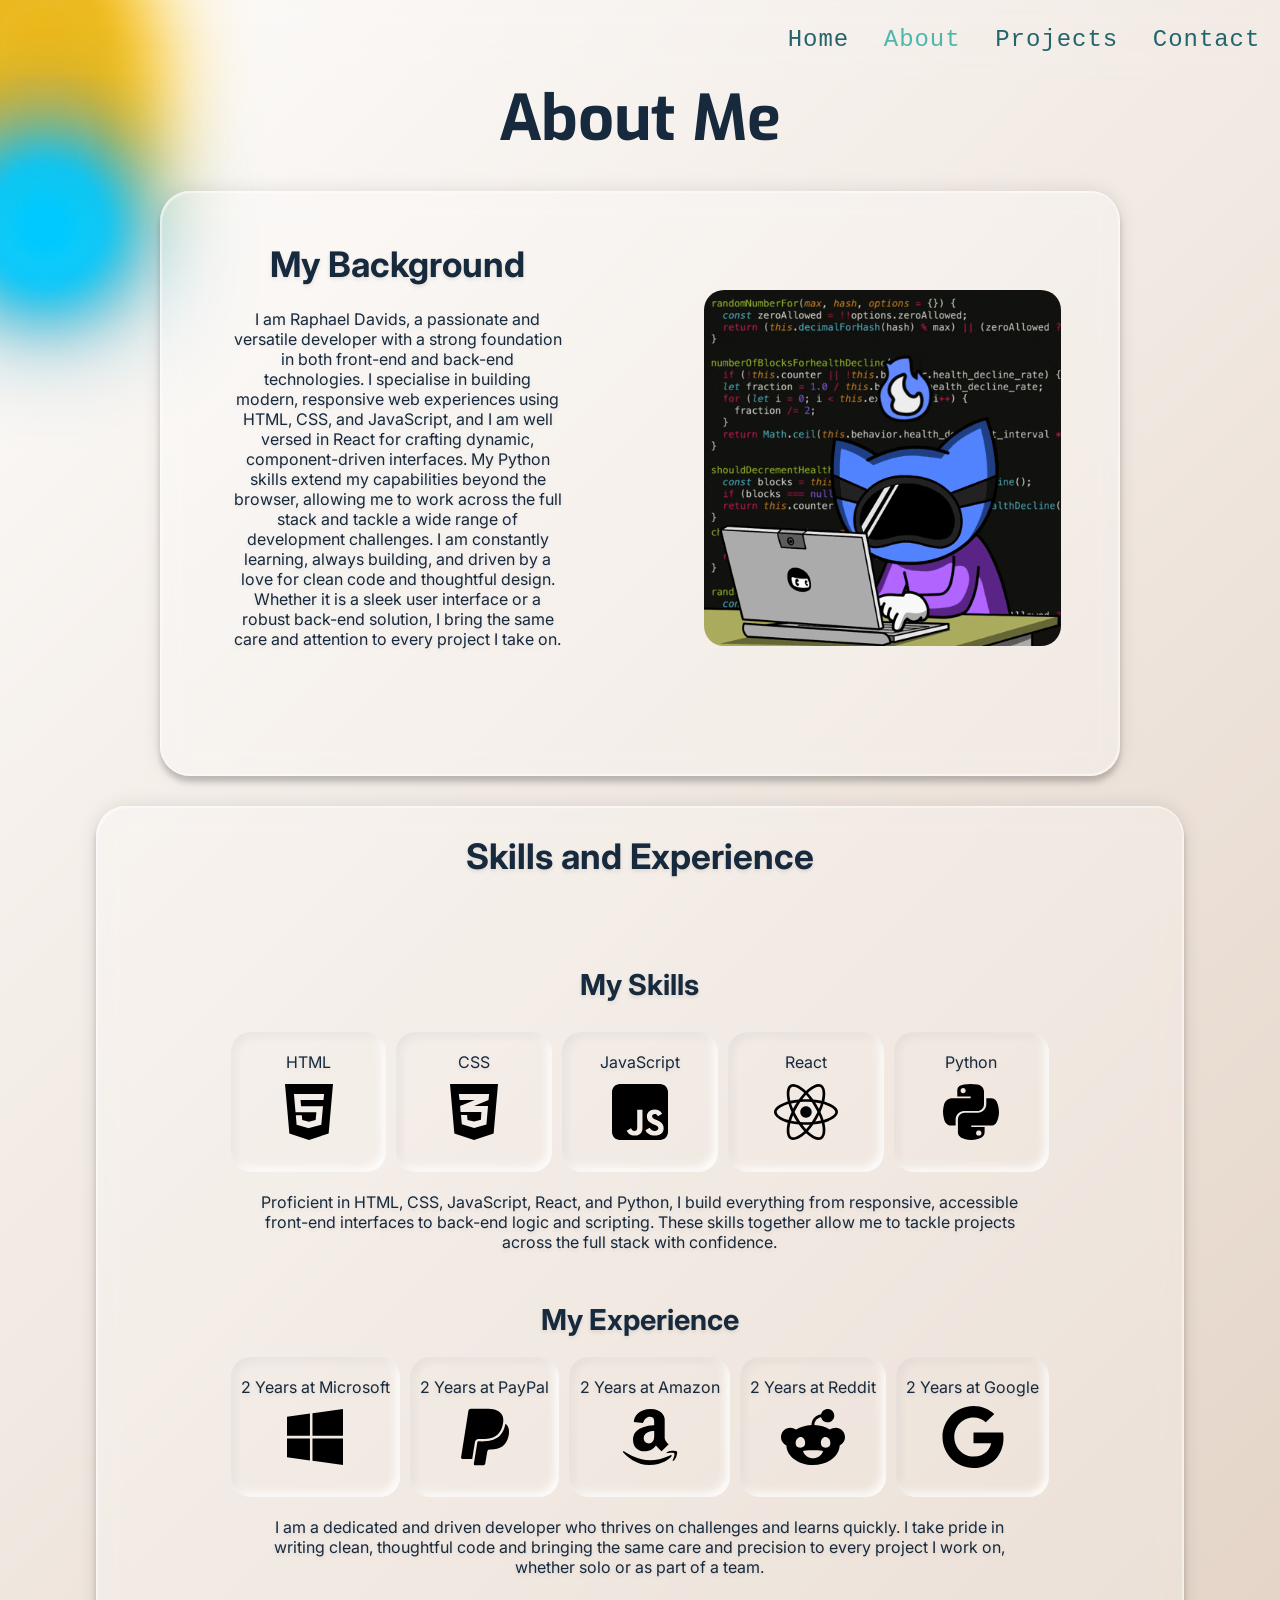
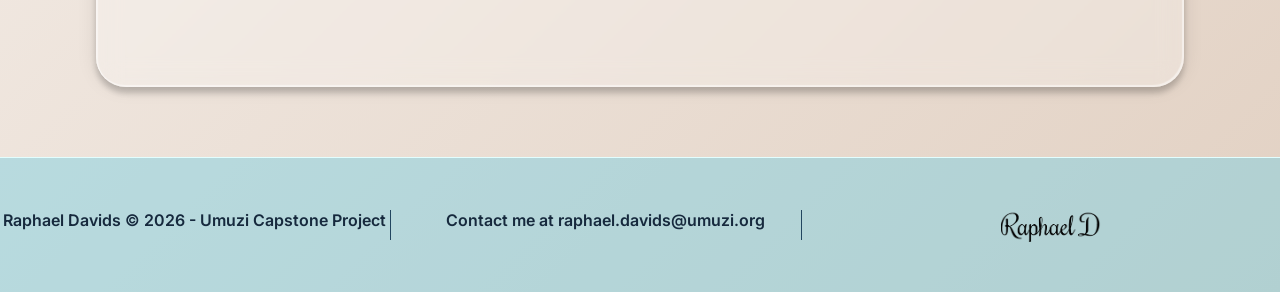
==== about.html @ e9decdb1 "All files as of 2026/04/01 -13h00" ====
<!doctype html>
<html lang="en">
  <head>
    <!-- Meta Tags -->
    <meta charset="UTF-8" />
    <meta name="viewport" content="width=device-width, initial-scale=1.0" />
    <meta
      name="description"
      content="Website portfolio template - Raphael Davids - web developer, designer and digital creator"
    />
    <meta name="author" content="Raphael Davids" />

    <!-- Open Graph tags for social sharing -->
    <meta property="og:title" content="Raphael Davids | About" />
    <meta
      property="og:description"
      content="An about showcasing background, skills and experience of RaphaelDavids "
    />
    <meta property="og:type" content="website" />

    <!-- Title and style links -->
    <title>About | Raphael Davids</title>
    <link rel="stylesheet" href="css/styles.css" />
  </head>
  <body>
    <div class="orb-container" aria-hidden="true">
      <div class="orb" aria-hidden="true"></div>
      <div class="orb" aria-hidden="true"></div>
      <div class="orb" aria-hidden="true"></div>
    </div>
    <header>
      <nav aria-label="Main navigation">
        <ul role="list">
          <li><a href="./index.html">Home</a></li>
          <li>
            <a href="./about.html" class="active" aria-current="page">About</a>
          </li>
          <li><a href="./projects.html">Projects</a></li>
          <li><a href="./contact.html">Contact</a></li>
        </ul>
      </nav>
      <h1>About Me</h1>
    </header>
    <main>
      <section class="about-main glass">
        <h2>My Background</h2>
        <p>
          I am Raphael Davids, a passionate and versatile developer with a
          strong foundation in both front-end and back-end technologies. I
          specialise in building modern, responsive web experiences using HTML,
          CSS, and JavaScript, and I am well versed in React for crafting
          dynamic, component-driven interfaces. My Python skills extend my
          capabilities beyond the browser, allowing me to work across the full
          stack and tackle a wide range of development challenges. I am
          constantly learning, always building, and driven by a love for clean
          code and thoughtful design. Whether it is a sleek user interface or a
          robust back-end solution, I bring the same care and attention to every
          project I take on.
        </p>
        <img
          src="images/contact.gif"
          alt="A gif of a cartoon character typing away at a computer generating code"
        />
      </section>

      <section class="about-skills glass">
        <h2>Skills and Experience</h2>
        <table id="table">
          <thead>
            <tr>
              <th colspan="5">My Skills</th>
            </tr>
          </thead>
          <tbody>
            <tr>
              <td class="table-card">
                <div class="inner-table-card">
                  <span>HTML</span>
                  <img
                    class="icon-static"
                    src="./images/html5-icon.svg"
                    alt="Black HTML5 logo"
                  />
                  <img
                    class="icon-hovered"
                    src="./images/html5-icon-hovered.svg"
                    alt="Colored HTML5 logo"
                  />
                </div>
              </td>
              <td class="table-card">
                <div class="inner-table-card">
                  <span>CSS</span>
                  <img
                    class="icon-static"
                    src="./images/css3-icon.svg"
                    alt="Black CSS3 logo"
                  />
                  <img
                    class="icon-hovered"
                    src="./images/css3-icon-hovered.svg"
                    alt="Colored CSS3 logo"
                  />
                </div>
              </td>
              <td class="table-card">
                <div class="inner-table-card">
                  <span>JavaScript</span>
                  <img
                    class="icon-static"
                    src="./images/js-icon.svg"
                    alt="Black JavaScript logo"
                  />
                  <img
                    class="icon-hovered"
                    src="./images/js-icon-hovered.svg"
                    alt="Colored JavaScript logo"
                  />
                </div>
              </td>
              <td class="table-card">
                <div class="inner-table-card">
                  <span>React</span>
                  <img
                    class="icon-static"
                    src="./images/react-icon.svg"
                    alt="Black React logo"
                  />
                  <img
                    class="icon-hovered"
                    src="./images/react-icon-hovered.svg"
                    alt="Colored React logo"
                  />
                </div>
              </td>
              <td class="table-card">
                <div class="inner-table-card">
                  <span>Python</span>
                  <img
                    class="icon-static"
                    src="./images/python-icon.svg"
                    alt="Black Python logo"
                  />
                  <img
                    class="icon-hovered"
                    src="./images/python-icon-hovered.svg"
                    alt="Colored Python logo"
                  />
                </div>
              </td>
            </tr>
            <tr>
              <td colspan="5">
                Proficient in HTML, CSS, JavaScript, React, and Python, I build
                everything from responsive, accessible front-end interfaces to
                back-end logic and scripting. These skills together allow me to
                tackle projects across the full stack with confidence.
              </td>
            </tr>
            <tr>
              <th colspan="5">My Experience</th>
            </tr>
            <tr>
              <td class="table-card">
                <div class="inner-table-card">
                  <span>2 Years at Microsoft</span>
                  <img
                    class="icon-static"
                    src="./images/microsoft-icon.svg"
                    alt="Black Microsoft logo"
                  />
                  <img
                    class="icon-hovered"
                    src="./images/microsoft-icon-hovered.svg"
                    alt="Colored Microsoft logo"
                  />
                </div>
              </td>
              <td class="table-card">
                <div class="inner-table-card">
                  <span>2 Years at PayPal</span>
                  <img
                    class="icon-static"
                    src="./images/paypal-icon.svg"
                    alt="Black PayPal logo"
                  />
                  <img
                    class="icon-hovered"
                    src="./images/paypal-icon-hovered.svg"
                    alt="Colored PayPal logo"
                  />
                </div>
              </td>
              <td class="table-card">
                <div class="inner-table-card">
                  <span>2 Years at Amazon</span>
                  <img
                    class="icon-static"
                    src="./images/amazon-icon.svg"
                    alt="Black Amazon logo"
                  />
                  <img
                    class="icon-hovered"
                    src="./images/amazon-icon-hovered.svg"
                    alt="Colored Amazon logo"
                  />
                </div>
              </td>
              <td class="table-card">
                <div class="inner-table-card">
                  <span>2 Years at Reddit</span>
                  <img
                    class="icon-static"
                    src="./images/reddit-icon.svg"
                    alt="Black Reddit logo"
                  />
                  <img
                    class="icon-hovered"
                    src="./images/reddit-icon-hovered.svg"
                    alt="Colored Reddit logo"
                  />
                </div>
              </td>
              <td class="table-card">
                <div class="inner-table-card">
                  <span>2 Years at Google</span>
                  <img
                    class="icon-static"
                    src="./images/google-icon.svg"
                    alt="Black Google logo"
                  />
                  <img
                    class="icon-hovered"
                    src="./images/google-icon-hovered.svg"
                    alt="Colored Google logo"
                  />
                </div>
              </td>
            </tr>
            <tr>
              <td colspan="5">
                I am a dedicated and driven developer who thrives on challenges
                and learns quickly. I take pride in writing clean, thoughtful
                code and bringing the same care and precision to every project I
                work on, whether solo or as part of a team.
              </td>
            </tr>
          </tbody>
        </table>
      </section>
    </main>
    <footer>
      <p>Raphael Davids &copy; 2026 - Umuzi Capstone Project</p>
      <!-- Prettier ignore -->
      <a href="mailto:raphael.davids@umuzi.org">
        Contact me at raphael.davids@umuzi.org
      </a>
      <img src="./images/signature.png" alt="A signature of Raphael Davids" />
    </footer>
  </body>
</html>
---- css/styles.css ----
/* 
==========================
STYLESHEET FOR ALL PAGES 
==========================
*/

/*  FONT STYLING IMPORTS FROM GOOGLE FONTS */

@import url('https://fonts.googleapis.com/css2?family=Exo:ital,wght@0,100..900;1,100..900&family=Inter:ital,opsz,wght@0,14..32,100..900;1,14..32,100..900&display=swap');


/* ----------------------CSS ROOT PROPERTIES -----------------------------------*/
/* Root properties allows me to have a central place for basic styles like fonts and colors so that its easier to update my code and reduce repetitive code  */

:root {
    --color-bg: #e2fefe;
    --color-bg-linear: linear-gradient(135deg, #fdfcfb 0%, #e2d1c3 100%);

    --color-surface: #defcfc;
    --color-surface-alt: #79d1e2;
    --color-border: #22455f;
    --color-text: #16293D;
    --color-text-light: #9a9590;
    --color-accent: #4eb6af;
    --color-accent-dark: #23646d;
    --color-white: #f5f2eb;
    --color-alt: #ddbe7d;
    --color-error: #d9534f;
    --color-box-shadow: #010100;

    --glass-bg: rgb(255,255,255,0.25);
    --glass-bg-hover: rgba(36, 34, 32, 0.6);
    --glass-border: rgba(201, 168, 76, 0.15);
    --glass-border-hover: rgba(201,168, 76, 0.35);
    --glass-blur: blur(12px);
    --glass-shadow: 0 6px 6px rgb(0 0 0 / 20%), 0 0 20px rgb(0 0 0 / 10%);
    --glass-text-shadow: 0 2px 4px rgb(0 0 0 / 10%);


    --font-heading: "Exo", sans-serif;
    --font-body: "Inter", sans-serif;
    --font-mono: monospace;

}

/* CSS RESET & BASE STYLING */
/* Used to reset the styling to default so that it may be the same on all browsers */

*, *::after, *::before {
    box-sizing: border-box;
    margin: 0;
    padding: 0;
}

/* Scroll-Behaviour added for smooth anchor link navigation currently only on form submit  */
html{
    scroll-behavior: smooth;
    font-size: 16px;
}




body{
    background-image: var(--color-bg-linear);
    color: var(--color-text);
    font-family: var(--font-body);
    display: flex;
    flex-direction: column;
    min-height: 100vh;
    min-width: 300px;
}
/* Using a container with position fixed so that the orbs can move across the entire screen width and height and also overflow: hidden is used to prevent the orbs going off the screen and making the page extend further than what is intended. */
.orb-container{
    position: fixed;
    width: 100%;
    height: 100%;
    z-index: -5000;
    overflow: hidden;
}

.orb {
    width: 10vh;
    height: 10vh;
    border-radius: 50%;
    background: radial-gradient(circle, #00c9ff 0%, #00c9ff 60%, transparent 90%);
    box-shadow: 
            0 0 20px 20px #00c9ff, 
            0 0 60px 40px  #00c9ff,
            0 0 100px 60px  #55a6bd;

    filter: blur(10px);
    animation: orb-mover-1 35s alternate-reverse linear infinite  ;
}


.orb:nth-of-type(1) {
    width: 10vh;
    height: 10vh;
    border-radius: 50%;
    z-index: -5000;
    background: radial-gradient(circle, #e5b421 0%, #e5b421 60%, transparent 90%);
    box-shadow: 
            0 0 20px 20px #e5b421, 
            0 0 60px 40px  #e5b421,
            0 0 100px 60px  #ffc109;

    filter: blur(6px);
    animation: orb-mover-2 60s alternate-reverse linear infinite  ;
}

.orb:nth-of-type(2) {
    width: 10vh;
    height: 10vh;
    border-radius: 50%;
    z-index: -5000;
    background: radial-gradient(circle, #e5b421 0%, #e5b421 60%, transparent 90%);
    box-shadow: 
            0 0 20px 20px #e5b421, 
            0 0 60px 40px  #e5b421,
            0 0 100px 60px  #ffc109;

    filter: blur(6px);
    animation: orb-mover-3 30s alternate-reverse linear infinite  ;
}

@keyframes orb-mover-1 {
    0% { translate: 10vw 5vh;}
    15% { translate: 40vw 20vh;}
    30% { translate: 15vw 10vh;}
    45% { translate: 20vw 45vh;}
    60% { translate: 30vw 60vh;}
    75% { translate: 35vw 70vh;}
    90% { translate: 45vw 85vh;}
    100% { translate: 50vw 95vh;}
}

@keyframes orb-mover-2 {
    0% { translate: 80vw 15vh;}
    15% { translate: 50vw 5vh;}
    30% { translate: 20vw 30vh;}
    45% { translate: 65vw 55vh;}
    60% { translate: 10vw 75vh;}
    75% { translate: 45vw 60vh;}
    90% { translate: 75vw 85vh;}
    100% { translate: 15vw 95vh;}
}

@keyframes orb-mover-3 {
    0% { translate: 50vw 50vh;}
    15% { translate: 15vw 15vh;}
    30% { translate: 85vw 35vh;}
    45% { translate: 30vw 70vh;}
    60% { translate: 75vw 20vh;}
    75% { translate: 5vw 45vh;}
    90% { translate: 60vw 65vh;}
    100% { translate: 90vw 10vh;}
}


/* Using flex:1 so that <main> always fills out the entire space left over and footer is pushed to end */
main{
    flex: 1;
}

a{
    color: var(--color-text);
    text-decoration: none;
    font-family: var(--font-body);
}

h1 {
    font-family: var(--font-heading);
}

p {
    font-family: var(--font-body);
}




/* Defining glass look of containers so that I can just add the class where I need in the HTML */

.glass{
    position: relative;
    background: var(--glass-bg);
    backdrop-filter: var(--glass-blur);
    border: 1px rgba(201, 168 , 76, 0.15);
    box-shadow: 0 6px 6px rgb(0, 0 ,0 , 0.2), 0 0 20px rgba(0,0,0,0.1);
    text-shadow: var(--glass-text-shadow);
}

.glass::after {
    content: "";
    position: absolute;
    inset: 0;
    border-radius: inherit;
    box-shadow: inset 2px 2px 1px 0 rgba(255, 255, 255,0.5), inset -1px -1px 1px 1px rgb(255, 255, 255, 0.5);
    pointer-events: none;
  }

  /* pointer-events:none is used to allow click to propagate through the pseudo-element or else items in the overlay created by the pseudo-element wont be accessible */



/* ------------------------- HEADER & NAVIGATION ---------------------------------*/

 /* Small devices (Phones, 300px and up) - media query - for good responsiveness */
@media (min-width: 300px) {


 nav{
    position: sticky; 
    top: 0;
    z-index: 100;
    height: 8.5vh;
    backdrop-filter: var(--glass-blur);
    display: flex;
    justify-content: center;

 }

/* position: sticky is used to keep the nav bar at the top and a blur effect is used to blur content behind the nav bar */

 nav ul{
    display: flex;
    justify-content: space-evenly;
    align-items: center;
    min-width: 40vw;
    max-width: 80vw;
    list-style: none;
    font-size: 3.5vw;
    
 }

 nav ul a{
    color: var(--color-accent-dark);
    border-radius: 15px;
    transition: all 250ms ease-in-out;
    padding: 10px 15px;
    letter-spacing: 0.04em;
    font-family: var(--font-mono);
 }



 nav ul a:hover{
    color: var(--color-white);
    background-color: var(--color-surface-alt);
 }



 .active{
    color: var(--color-accent);

 }



 h1{
    text-align: center;
    font-size: 7Vh;
 }
 
}

/* Medium devices (tablets, 768px and up) - media query - for good responsiveness  */
@media (min-width: 768px) {

 nav{
    justify-content: flex-end;
    }
 nav ul{
    max-width: 50vw;
    font-size: 1.5rem;
    margin-right: 8vw;
    
 }
}

/* Large devices (desktops, 992px and up) - media query - for good responsiveness  */
@media (min-width: 992px) {

 nav ul{
    margin-right: 0;
    
 }
}



  



/* ----------------------------------- INDEX HTML -------------------------------------------- */

 /* Small devices (Phones, 300px and up) - media query - for good responsiveness */
@media (min-width: 300px) {
 .hero{
    display: grid;
    grid-template-columns: 1fr;
    grid-template-rows: repeat(3, auto);
    width: 75%;
    margin: 30px auto;
    height: auto;
    border-radius: 30px;
    gap: 20px;
 }


 .hero h2{
    grid-row: 1/2;
    padding-top: 20px;
    font-size: 2rem;
    text-align: center;
    width: 60%;
    align-self: center;
    justify-self: center;
 }

 .hero p {
    grid-row: 3/4;
    text-align: center;
    padding-bottom: 20px;
    width: 50%;
    align-self: center;
    justify-self: center;
    
 }

 .hero img {
    grid-row: 2/3;
    width: 64%;
    border-radius: 30px;
    box-shadow: var(--glass-shadow);
    transition: all 200ms ease-in-out;
    align-self: center;
    justify-self: center;
 }

 .hero img:hover{
    transform: rotate(10deg) translateY(-25px);
    cursor: pointer;
    z-index: -5;
 }


 .intro{
    width: 80%;
    display: flex;
    flex-direction: column;
    align-items: center;
    justify-content: center;
    gap: 10px;
    min-height: 18vh;
    margin: 10px auto;
    border-radius: 30px;

 }

 .intro h2{
    font-size: 2rem;
    text-align: center;
    margin: 20px 0;
 }

 .intro p{
    width: 85%;
    margin-bottom: 25px;
    text-align:center;
 }
 
}

/* Medium devices (tablets, 768px and up) - media query - for good responsiveness  */
@media (min-width: 768px) {
 .hero{
    display: grid;
    grid-template-columns: 1fr 1fr;
    grid-template-rows: repeat(4, 1fr);
    width: 65%;
    height: 55vh;
 }


 .hero h2{
    grid-column: 1/1;
    grid-row: 2/3;
    text-align: center;
    width: 60%;
 }

 .hero p {
    grid-column: 1/1;
    grid-row: 3/4;
    text-align: center;
    padding: 20px;
    width: 65%;
 }

 .hero img {
    grid-column: 2/3;
    grid-row: 1/5;
    min-width: 220px;
    max-width: 90%;
 }
}
  


/* --------------------------------------ABOUT.HTML ------------------------------------------------------- */

 /* Small devices (Phones, 300px and up) - media query - for good responsiveness */
@media (min-width: 300px) {
    
 .about-main{
    width: 75%;
    height: auto;
    margin: 30px auto;
    border-radius: 30px;
    padding-bottom: 30px;
    display: grid;
    grid-template-columns: 1fr;
    grid-template-rows: repeat(3, auto);
    align-content: center;
    gap: 10px;
 }

 .about-main h2{
    text-align: center;
    font-size:2.2rem;
    margin: 1vh;
    grid-row: 1/2;
 }

 .about-main img{
    grid-row: 2/3;
    width: 60%;
    object-fit: cover;
    border-radius: 20px;
    justify-self: center;
    align-self: center;
 }

 .about-main p{
    text-align: center;
    width: 70%;
    font-size:1rem;
    padding-top: 0.5vh;
    grid-row: 3/4;
    justify-self:  center;
 }

 .about-skills{
    width: 85%;
    margin: 30px auto;
    padding: 20px;
    border-radius: 30px;
    padding-bottom: 30px;
 }

 .about-skills h2{
    text-align: center;
    font-size:2.2rem;
    margin: 1vh;
 }

 /* Get the table to display and behave like a block elements so that flex properties can be used */

 #table{
    display: block;
    
 }       

 #table{
    margin: 50px auto;
    table-layout: fixed;
    width: 80%;
    text-align: center;
    border-collapse: separate;
    border-spacing: 10px;

    border-radius: 30px;
 }

 tr {
    display: flex;
    flex-wrap: wrap;
    justify-content: center;
    gap: 10px;
    margin-bottom: 10px;
 }

 th{
    padding: 30px 0 10px 0;
    font-size: 1.8rem;
 }


 td{
    flex: 1 1 auto;
    min-width: 120px;
    padding: 10px 30px;
 }


 .table-card{
    position: relative;
    height: 140px;
    border-radius: 20px;
    box-shadow: inset 4px 4px 8px rgba(26, 35, 50, 0.06), 
                inset -4px -4px 8px rgba(255, 255, 255, 0.9);
    padding: 10px;
    transition: all ease-in-out 250ms;
 }

 .table-card:hover{
    cursor: pointer;
    fill:#12fff7;
    box-shadow: inset -4px -4px 12px rgba(26, 35, 50, 0.06),
                inset 1px 1px 8px rgba(122, 244, 255, 0.9),
                inset 4px 4px 12px rgba(255, 255, 255, 0.9),
                inset -4px -4px 8px rgba(122, 244, 255, 0.9);

 } 

 /* Used a div here as my positioning context as using position:relative on the td elements are not providing reliable results in getting my images to change on the same position */

 .inner-table-card{
    position: relative;
    display: flex;
    flex-direction: column;
    align-items: center;
    justify-content: center;
    height: 100%;
 }

 #table img{
    height: 80px;
    display: block;
    margin: 0 auto ;

 }

 #table .table-card .icon-hovered{
    height: 60px;
 }

 .table-card .icon-static{
    opacity: 1;
    visibility: visible;
    transition: all 50ms ease-in-out;
 }

 .table-card .icon-hovered{
    position: absolute;
    top: 60%;
    left: 50%;
    transform: translate(-50%, -50%);
    opacity: 0;
    visibility: hidden;
    transition: all 50ms ease-in-out;
 }
 /* Position absolute used so that the .hovered element can occupy the same space in the document flow as .static for the transition effect */




 .table-card:hover .icon-hovered{
    opacity: 1;
    visibility: visible;
 }

 .table-card:hover .icon-static{
    opacity: 0;
    visibility: hidden;
 }
}

/* Medium devices (tablets, 768px and up) - media query - for good responsiveness  */
@media (min-width: 768px) {
 .about-main{
    max-height: 65vh;
    grid-template-columns: repeat(2, 1fr);
    grid-template-rows: repeat(5, 1fr);

 }

 .about-main h2{
    grid-column: 1/2;
    grid-row: 2/3;
    align-self: flex-end;
 }

 .about-main p{
    padding-top: 0.5vh;
    grid-column: 1/2;
    grid-row: 3/4;
    justify-self:  center;
  }

 .about-main img{
    grid-column: 2/3;
    grid-row: 1/7;
    width: 75%;
    max-height: 90%;
    justify-self: center;
    align-self: center;
 }

}
  


/* -------------------------------------PROJECTS HTML ----------------------------------------------------- */
/* Flex wrap and min-width handle the responsiveness of my project cards, so no media queries needed */
.projects{
    display: flex;
    width: 80%;
    min-height: 60vh;
    flex-wrap: wrap;
    gap: 20px;
    margin: 30px auto;
    justify-content: center;
    align-items: stretch;
}

.project-card {
    display: flex;
    flex-direction: column;
    padding: 20px;
    border-radius: 20px;
    min-width: 300px;
    min-height: 400px;
    max-width: 30%;
    transition: all 250ms ease-in-out;
}

.project-card:hover{
    cursor: pointer;
    scale: 1.05;
}

.project-card:hover h2{
    color: var(--color-accent);
}

.project-card h2{
    font-size: 1.8rem;
    padding-bottom: 20px;
    transition: all 250ms ease-in-out;


}


.project-card .hovered{
    position: absolute;
    left: 20px;
    opacity: 0;
    visibility: hidden;
    transition: all 450ms ease-in-out;

}
/* Position absolute used so that the .hovered element can occupy the same space in the document flow as .static for the transition effect */


.project-card:hover .static{

    opacity: 1;
    visibility: visible;
    transition: all 250ms ease-in-out;
}
.project-card:hover .hovered{
    opacity: 1;
    visibility: visible;
}

.project-card:hover .static{
    opacity: 0;
    visibility: hidden;
}


.project-card img{
    width: 105%;
    height: 50%;
    object-fit: fill;
    align-self: center;
    border-radius: 5px;
    box-shadow: var(--glass-shadow);
}

.project-card p{
    text-align: center;
    margin-top: 40px;
    text-wrap: wrap;
}




/* ----------------------------------- CONTACT HTML -------------------------------------------- */

 /* Small devices (Phones, 300px and up) - media query - for good responsiveness */
@media (min-width:300px) {


 
.contact{
    display: grid;
    grid-template-columns: 1fr;
    grid-template-rows: auto auto auto auto;
    width: 80%;
    margin: 0  auto 2vh;
    height: auto;
    border-radius: 30px;
    margin-top: 25px;
}

.contact h2{
    grid-column: 1/2;
    grid-row: 1/2;
    font-size: 2rem;
    text-align: center;
    width: 60%;
    margin: 10px auto;
}

.contact h2:last-of-type{
    grid-column: 1/2;
    grid-row: 3/4;
    font-size: 2rem;
    text-align: center;
    width: 70%;
    margin: 10px auto;
}

form{
    display: flex;
    flex-direction: column;
    width: 70%;
    align-self: center;
    justify-self: center;
    grid-column: 1/2;
    grid-row: 2/2;

}

.contact img{
    grid-column: 1/2;
    grid-row: 3/4;
    min-width: 40%;
    max-width: 90%;
    height: 95%;
    /* margin: 20px auto; */
    border-radius: 30px;
    box-shadow: var(--glass-shadow);
    align-self: center;
    justify-self: center;
    display: none;
}

label{
    font-size: 1rem;
    margin-top: 3px;
}

input, select{
  background: #e0ddee;
  padding: 10px;
  padding-left: 20px;
  height: 40px;
  font-size: 14px;
  border-radius: 50px;
  border: none;
  box-shadow: inset 4px 4px 8px rgba(26, 35, 50, 0.06), 
              inset -4px -4px 8px rgba(255, 255, 255, 0.9);
  margin: 5px 0;

}

select {
    cursor: pointer;
    padding: 0 15px;
    padding-right: 20px;
    color: var(--color-text);

}

textarea {
  background: #e0ddee;
  padding: 15px 10px 15px 20px;
  height: auto;
  min-height: 70px;
  resize: vertical;
  font-size: 14px;
  font-family: var(--font-body);
  border-radius: 20px;
  border: none;
  box-shadow: inset 4px 4px 8px rgba(26, 35, 50, 0.06), 
              inset -4px -4px 8px rgba(255, 255, 255, 0.9);
  margin: 5px 0;
}

input:focus, textarea:focus, select:focus{
  border:none;
  outline: none;
  box-shadow: inset 4px 4px 6px rgba(26, 35, 50, 0.06), 
              inset -4px -4px 6px rgba(255, 255, 255, 0.9),
              0 0 0 4px rgba(2, 239, 243, 0.2);
}

.contact button{
  margin: 20px 0;
  background: linear-gradient(145deg, var(--color-accent-dark), var(--color-accent) , var(--color-accent-dark));
  background-position: right;
  background-size: 200% 200%;
  color: var(--color-bg);
  padding: 14px 32px;
  font-size: 16px;
  font-weight: var(--font-weight-semibold);
  font-family: var(--font-body);
  border: none;
  border-radius: 50px;
  cursor: pointer;
  transition: all var(--transition-base);
  box-shadow: 6px 6px 12px rgba(26, 35, 50, 0.15), 
              -6px -6px 12px rgba(255, 255, 255, 0.7);
  width: 100%;
  letter-spacing: 0.5px;
  transition: all 250ms ease-in-out;
}

.contact button:hover{
    background-position: left;
    transform: scaleY(1.1);
}

.required-mark{
    color: var(--color-error);
}

address {
    width: 70%;
    align-self: center;
    justify-self: center;
}

address li {
    padding: 0;
    list-style: none;
    border-radius: 50px;
    box-shadow: inset 4px 4px 8px rgba(26, 35, 50, 0.06), 
                inset -4px -4px 8px rgba(255, 255, 255, 0.9);
    margin: 22px 0;
    background: linear-gradient(145deg, #e2d1c3b4, #fdfcfb9e , #e2d1c3b4);
    background-position: right;
    background-size: 150% 150%;
    transition: all 200ms ease-in-out;
}

address li:not(:first-of-type){
    margin-top: 30px;
}

address li:hover{
    background-position: left;
}

address li a {
    display: block;
    font-size: 0.9rem;
    width: 100%;
    height: 100%;
    padding: 15px 10px;
    text-align: center;
}

}

/* Medium devices (tablets, 768px and up) - media query - for good responsiveness  */
@media (min-width: 768px) {

 .contact{
    grid-template-columns: 1fr 1.25fr 1fr;
    grid-template-rows: auto 1fr auto;
    width: 85%;
    min-height: 60vh;
 }

 .contact h2{
    margin-top: 20px;
    grid-column: 1/1;
    grid-row: 1/2;
 }

  .contact h2:last-of-type{
    margin-top: 20px;
    width: 80%;
    grid-column: 3/4;
    grid-row: 1/2;
 }

 form{
    grid-column: 1/1;
    grid-row: 2/3;
    margin-top: 10px;
 }

 .contact img{
    grid-column: 2/2;
    grid-row: 1/4;
    display: block;
 }

 address{
    grid-column: 3/4;
    grid-row: 2/3;
    align-self: flex-start;
 }

}

/* Large devices (desktops, 992px and up) - media query - for good responsiveness  */
@media (min-width: 992px) {

 .contact{
    width: 85%;
 }

}


/* FOOTER STYLING ALL PAGES */
/* Display flex is used with flex wrap so no need for media queries to handle responsiveness*/
footer{
    width: 100%;
    margin-top: 40px;
    height: 15vh;
    background-color: #79d0e275;
    border-top: 1px solid var(--color-bg) ;
    display: flex;
    flex-wrap: wrap;
    align-items: center;
    justify-content: space-evenly;
    gap: 20px;
}

footer p, footer a{
    width: 20%;
    font-weight: 600;
    text-align: center;
    vertical-align:middle;
    border-right: 1px solid var(--color-border);
    height: 30px;
    flex: 1;
    min-width: 200px;
}

 footer a:hover{
    color: var(--color-accent-dark);
    text-decoration: underline;
 }

footer img{
    flex: 1;
    max-width: 100px;
    margin: 0 14% 0 14%;
}
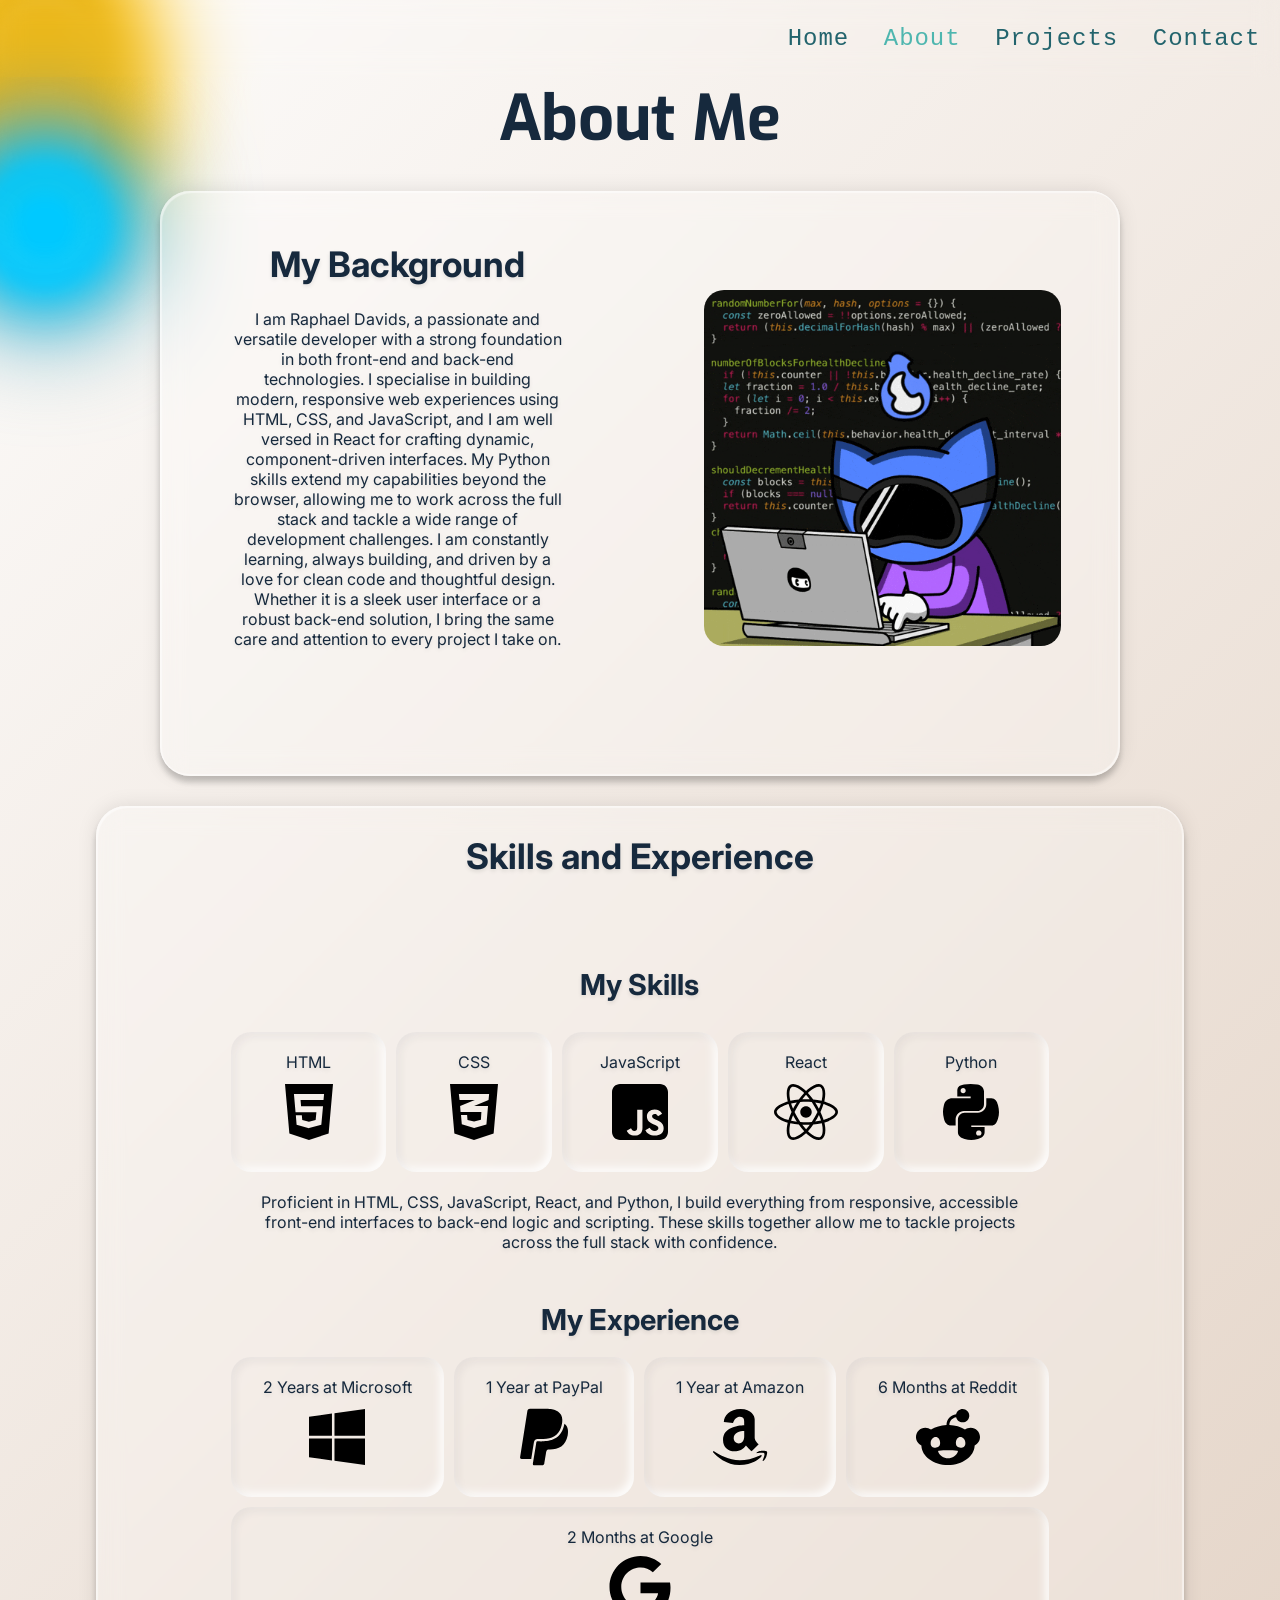
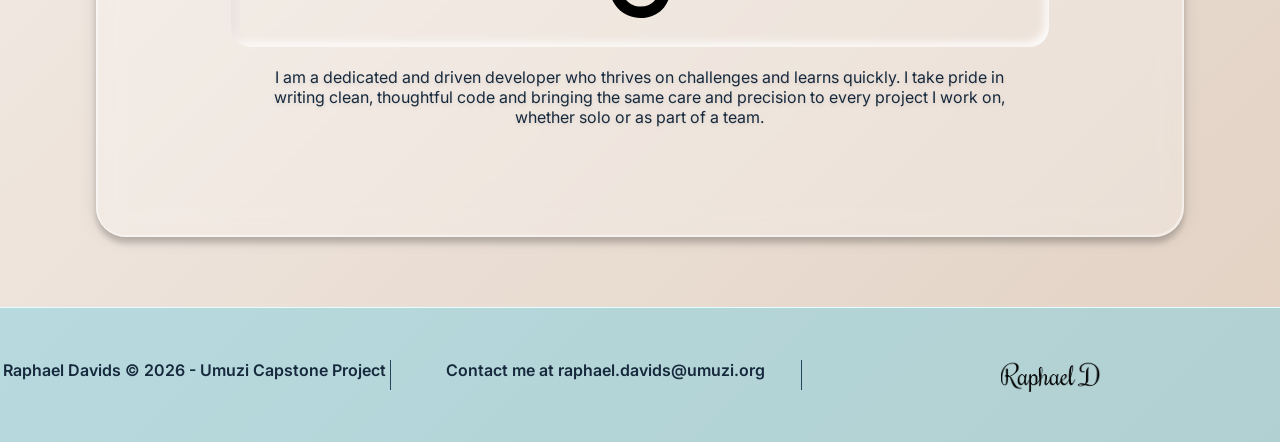
==== commit 5c58db85: "Added latest updates as of 2026/04/01 23h00" ====
--- a/about.html
+++ b/about.html
@@ -178,7 +178,7 @@
               </td>
               <td class="table-card">
                 <div class="inner-table-card">
-                  <span>2 Years at PayPal</span>
+                  <span>1 Year at PayPal</span>
                   <img
                     class="icon-static"
                     src="./images/paypal-icon.svg"
@@ -193,7 +193,7 @@
               </td>
               <td class="table-card">
                 <div class="inner-table-card">
-                  <span>2 Years at Amazon</span>
+                  <span>1 Year at Amazon</span>
                   <img
                     class="icon-static"
                     src="./images/amazon-icon.svg"
@@ -208,7 +208,7 @@
               </td>
               <td class="table-card">
                 <div class="inner-table-card">
-                  <span>2 Years at Reddit</span>
+                  <span>6 Months at Reddit</span>
                   <img
                     class="icon-static"
                     src="./images/reddit-icon.svg"
@@ -223,7 +223,7 @@
               </td>
               <td class="table-card">
                 <div class="inner-table-card">
-                  <span>2 Years at Google</span>
+                  <span>2 Months at Google</span>
                   <img
                     class="icon-static"
                     src="./images/google-icon.svg"
--- a/css/styles.css
+++ b/css/styles.css
@@ -235,6 +235,7 @@
  }
 
  nav ul a{
+    display: inline-block;
     color: var(--color-accent-dark);
     border-radius: 15px;
     transition: all 250ms ease-in-out;
@@ -249,6 +250,14 @@
     color: var(--color-white);
     background-color: var(--color-surface-alt);
  }
+
+ nav ul a:active{
+    box-shadow: inset -3px -3px 4px rgba(26, 35, 50, 0.181), 
+                inset 2px 3px 4px rgba(26, 35, 50, 0.508);
+    transform: translate(1px, 1.5px) scale(0.95);
+    transition: transform 20ms ease-out, box-shadow 20ms ease-out;
+}
+
 
 
 
@@ -756,7 +765,6 @@
     min-width: 40%;
     max-width: 90%;
     height: 95%;
-    /* margin: 20px auto; */
     border-radius: 30px;
     box-shadow: var(--glass-shadow);
     align-self: center;
@@ -827,7 +835,6 @@
   border: none;
   border-radius: 50px;
   cursor: pointer;
-  transition: all var(--transition-base);
   box-shadow: 6px 6px 12px rgba(26, 35, 50, 0.15), 
               -6px -6px 12px rgba(255, 255, 255, 0.7);
   width: 100%;
@@ -838,6 +845,14 @@
 .contact button:hover{
     background-position: left;
     transform: scaleY(1.1);
+}
+
+.contact button:active{
+    box-shadow: inset -4px -4px 8px rgba(26, 35, 50, 0.06), 
+                inset 4px 4px 8px rgba(26, 35, 50, 0.595);
+    transform: translate(1px, 1.5px) scale(0.98);
+    transition: all 20ms ease-out;
+    background-position: left;
 }
 
 .required-mark{
@@ -863,11 +878,39 @@
     transition: all 200ms ease-in-out;
 }
 
+address li span {
+    padding-right: 5px;
+}
+
+address li svg {
+    width: 30px;
+    vertical-align: middle;
+    transition: all 200ms ease-in-out;
+
+}
+
 address li:not(:first-of-type){
     margin-top: 30px;
 }
 
 address li:hover{
+    background-position: left;
+    box-shadow: inset -4px -4px 8px rgba(26, 35, 50, 0.06), 
+                inset 4px 4px 8px rgba(255, 255, 255, 0.9);
+    font-weight: 500;
+}
+
+address li:hover svg{
+    fill: var(--color-accent);
+}
+
+address li:active{
+    
+    fill: var(--color-accent-dark);
+    box-shadow: inset -4px -4px 8px rgba(26, 35, 50, 0.068), 
+                inset 4px 4px 8px rgba(26, 35, 50, 0.259);
+    transform: translate(1px, 1.5px) scale(0.98);
+    transition: all 10ms ease-out;
     background-position: left;
 }
 
@@ -879,6 +922,14 @@
     padding: 15px 10px;
     text-align: center;
 }
+
+address li a[href*="raphael.davids"] {
+    font-size: 0.8rem;
+    word-break: break-all;
+}
+/* Added word-break: break-all so that the email can wrap inside the <li> element as the screen resizes */
+
+
 
 }
 
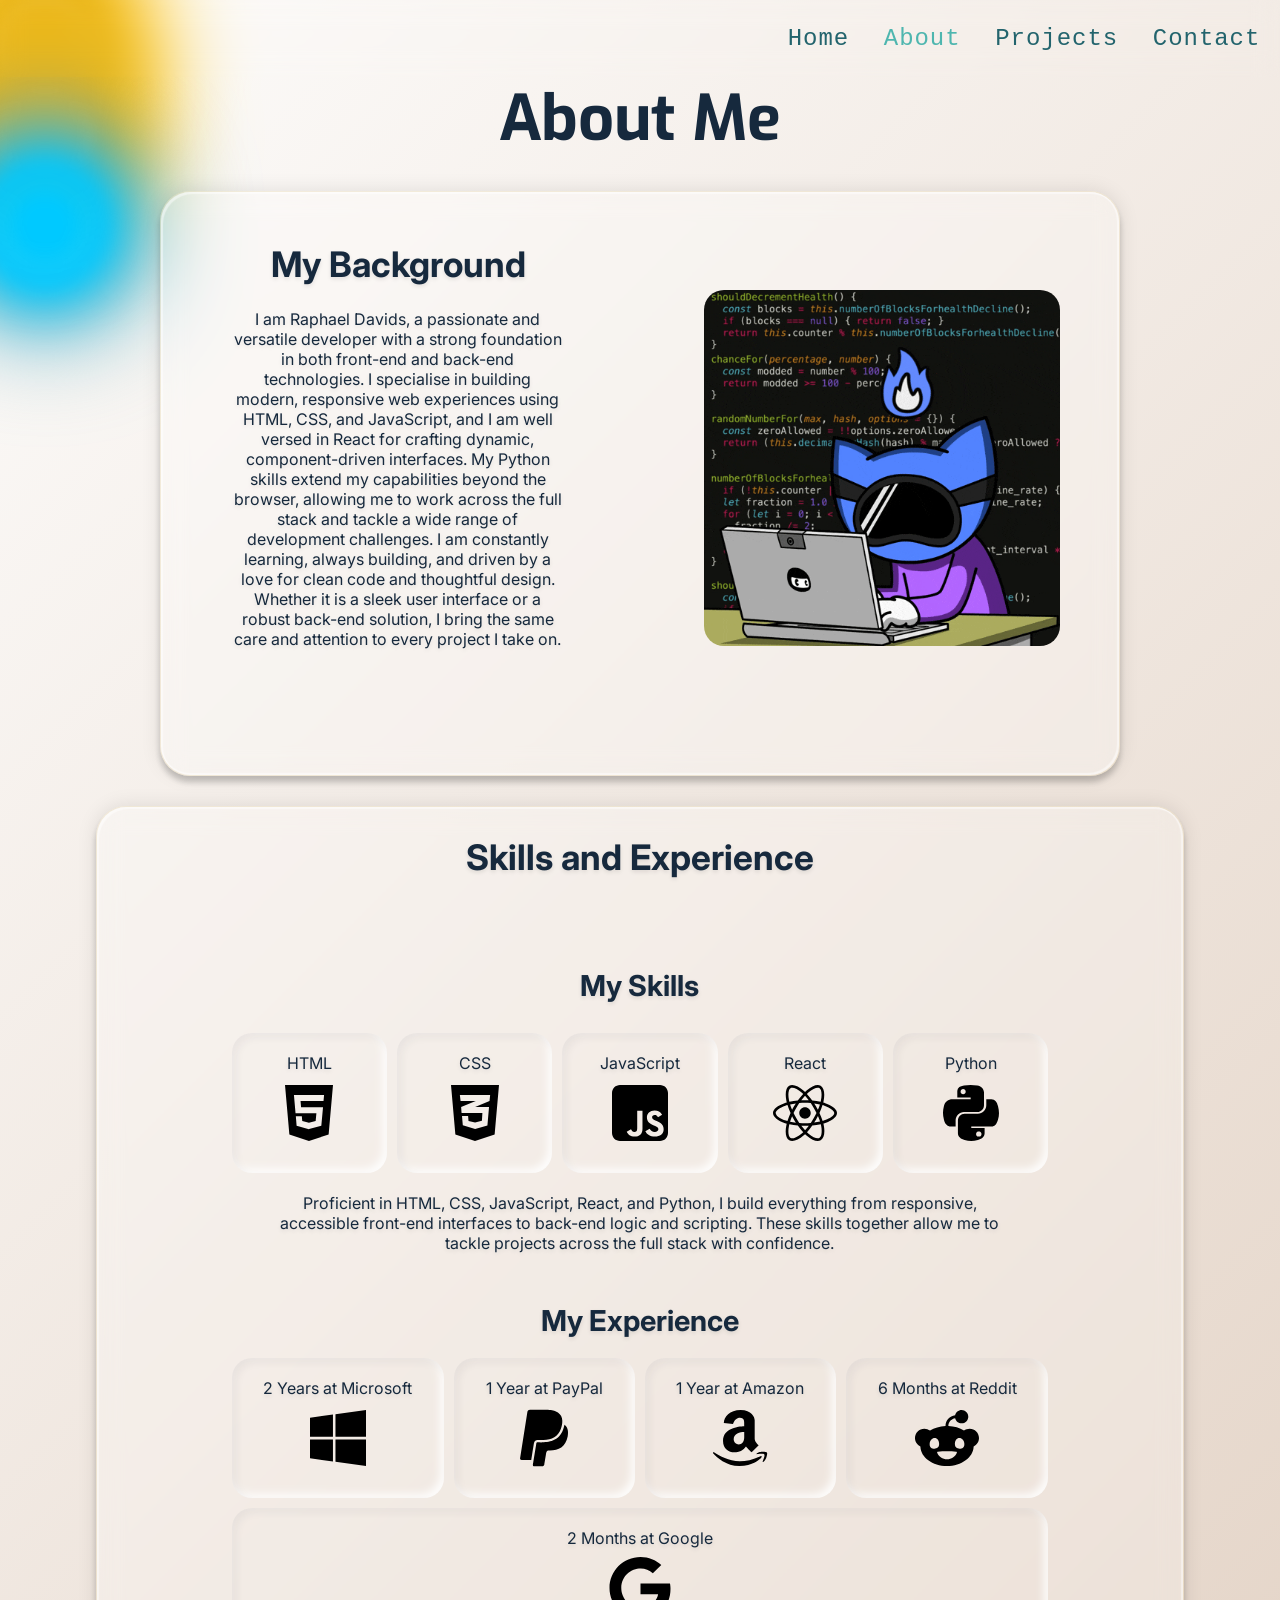
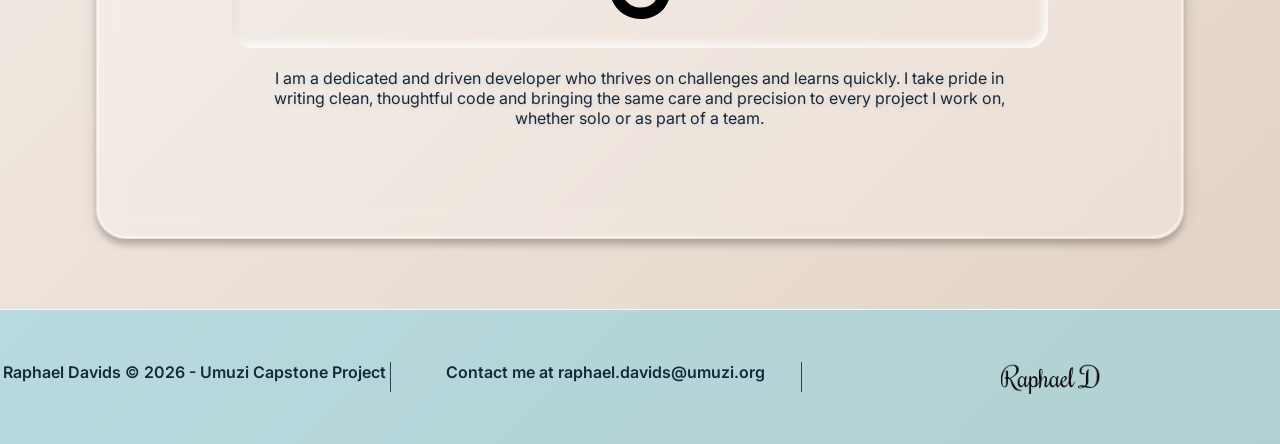
==== commit 19eaf0ef: "Fixed redundant Aria labels on ul and required tags, also fixed grid declarations and border shortha" ====
--- a/about.html
+++ b/about.html
@@ -30,7 +30,7 @@
     </div>
     <header>
       <nav aria-label="Main navigation">
-        <ul role="list">
+        <ul>
           <li><a href="./index.html">Home</a></li>
           <li>
             <a href="./about.html" class="active" aria-current="page">About</a>
--- a/css/styles.css
+++ b/css/styles.css
@@ -6,224 +6,262 @@
 
 /*  FONT STYLING IMPORTS FROM GOOGLE FONTS */
 
-@import url('https://fonts.googleapis.com/css2?family=Exo:ital,wght@0,100..900;1,100..900&family=Inter:ital,opsz,wght@0,14..32,100..900;1,14..32,100..900&display=swap');
-
+@import url("https://fonts.googleapis.com/css2?family=Exo:ital,wght@0,100..900;1,100..900&family=Inter:ital,opsz,wght@0,14..32,100..900;1,14..32,100..900&display=swap");
 
 /* ----------------------CSS ROOT PROPERTIES -----------------------------------*/
 /* Root properties allows me to have a central place for basic styles like fonts and colors so that its easier to update my code and reduce repetitive code  */
 
 :root {
-    --color-bg: #e2fefe;
-    --color-bg-linear: linear-gradient(135deg, #fdfcfb 0%, #e2d1c3 100%);
-
-    --color-surface: #defcfc;
-    --color-surface-alt: #79d1e2;
-    --color-border: #22455f;
-    --color-text: #16293D;
-    --color-text-light: #9a9590;
-    --color-accent: #4eb6af;
-    --color-accent-dark: #23646d;
-    --color-white: #f5f2eb;
-    --color-alt: #ddbe7d;
-    --color-error: #d9534f;
-    --color-box-shadow: #010100;
-
-    --glass-bg: rgb(255,255,255,0.25);
-    --glass-bg-hover: rgba(36, 34, 32, 0.6);
-    --glass-border: rgba(201, 168, 76, 0.15);
-    --glass-border-hover: rgba(201,168, 76, 0.35);
-    --glass-blur: blur(12px);
-    --glass-shadow: 0 6px 6px rgb(0 0 0 / 20%), 0 0 20px rgb(0 0 0 / 10%);
-    --glass-text-shadow: 0 2px 4px rgb(0 0 0 / 10%);
-
-
-    --font-heading: "Exo", sans-serif;
-    --font-body: "Inter", sans-serif;
-    --font-mono: monospace;
-
+  --color-bg: #e2fefe;
+  --color-bg-linear: linear-gradient(135deg, #fdfcfb 0%, #e2d1c3 100%);
+
+  --color-surface: #defcfc;
+  --color-surface-alt: #79d1e2;
+  --color-border: #22455f;
+  --color-text: #16293d;
+  --color-text-light: #9a9590;
+  --color-accent: #4eb6af;
+  --color-accent-dark: #23646d;
+  --color-white: #f5f2eb;
+  --color-alt: #ddbe7d;
+  --color-error: #d9534f;
+  --color-box-shadow: #010100;
+
+  --glass-bg: rgb(255, 255, 255, 0.25);
+  --glass-bg-hover: rgba(36, 34, 32, 0.6);
+  --glass-border: rgba(201, 168, 76, 0.15);
+  --glass-border-hover: rgba(201, 168, 76, 0.35);
+  --glass-blur: blur(12px);
+  --glass-shadow: 0 6px 6px rgb(0 0 0 / 20%), 0 0 20px rgb(0 0 0 / 10%);
+  --glass-text-shadow: 0 2px 4px rgb(0 0 0 / 10%);
+
+  --font-heading: "Exo", sans-serif;
+  --font-body: "Inter", sans-serif;
+  --font-mono: monospace;
 }
 
 /* CSS RESET & BASE STYLING */
 /* Used to reset the styling to default so that it may be the same on all browsers */
 
-*, *::after, *::before {
-    box-sizing: border-box;
-    margin: 0;
-    padding: 0;
+*,
+*::after,
+*::before {
+  box-sizing: border-box;
+  margin: 0;
+  padding: 0;
 }
 
 /* Scroll-Behaviour added for smooth anchor link navigation currently only on form submit  */
-html{
-    scroll-behavior: smooth;
-    font-size: 16px;
-}
-
-
-
-
-body{
-    background-image: var(--color-bg-linear);
-    color: var(--color-text);
-    font-family: var(--font-body);
-    display: flex;
-    flex-direction: column;
-    min-height: 100vh;
-    min-width: 300px;
+html {
+  scroll-behavior: smooth;
+  font-size: 16px;
+}
+
+body {
+  background-image: var(--color-bg-linear);
+  color: var(--color-text);
+  font-family: var(--font-body);
+  display: flex;
+  flex-direction: column;
+  min-height: 100vh;
+  min-width: 300px;
 }
 /* Using a container with position fixed so that the orbs can move across the entire screen width and height and also overflow: hidden is used to prevent the orbs going off the screen and making the page extend further than what is intended. */
-.orb-container{
-    position: fixed;
-    width: 100%;
-    height: 100%;
-    z-index: -5000;
-    overflow: hidden;
+.orb-container {
+  position: fixed;
+  width: 100%;
+  height: 100%;
+  z-index: -5000;
+  overflow: hidden;
 }
 
 .orb {
-    width: 10vh;
-    height: 10vh;
-    border-radius: 50%;
-    background: radial-gradient(circle, #00c9ff 0%, #00c9ff 60%, transparent 90%);
-    box-shadow: 
-            0 0 20px 20px #00c9ff, 
-            0 0 60px 40px  #00c9ff,
-            0 0 100px 60px  #55a6bd;
-
-    filter: blur(10px);
-    animation: orb-mover-1 35s alternate-reverse linear infinite  ;
-}
-
+  width: 10vh;
+  height: 10vh;
+  border-radius: 50%;
+  background: radial-gradient(circle, #00c9ff 0%, #00c9ff 60%, transparent 90%);
+  box-shadow:
+    0 0 20px 20px #00c9ff,
+    0 0 60px 40px #00c9ff,
+    0 0 100px 60px #55a6bd;
+
+  filter: blur(10px);
+  animation: orb-mover-1 35s alternate-reverse linear infinite;
+}
 
 .orb:nth-of-type(1) {
-    width: 10vh;
-    height: 10vh;
-    border-radius: 50%;
-    z-index: -5000;
-    background: radial-gradient(circle, #e5b421 0%, #e5b421 60%, transparent 90%);
-    box-shadow: 
-            0 0 20px 20px #e5b421, 
-            0 0 60px 40px  #e5b421,
-            0 0 100px 60px  #ffc109;
-
-    filter: blur(6px);
-    animation: orb-mover-2 60s alternate-reverse linear infinite  ;
+  width: 10vh;
+  height: 10vh;
+  border-radius: 50%;
+  z-index: -5000;
+  background: radial-gradient(circle, #e5b421 0%, #e5b421 60%, transparent 90%);
+  box-shadow:
+    0 0 20px 20px #e5b421,
+    0 0 60px 40px #e5b421,
+    0 0 100px 60px #ffc109;
+
+  filter: blur(6px);
+  animation: orb-mover-2 60s alternate-reverse linear infinite;
 }
 
 .orb:nth-of-type(2) {
-    width: 10vh;
-    height: 10vh;
-    border-radius: 50%;
-    z-index: -5000;
-    background: radial-gradient(circle, #e5b421 0%, #e5b421 60%, transparent 90%);
-    box-shadow: 
-            0 0 20px 20px #e5b421, 
-            0 0 60px 40px  #e5b421,
-            0 0 100px 60px  #ffc109;
-
-    filter: blur(6px);
-    animation: orb-mover-3 30s alternate-reverse linear infinite  ;
+  width: 10vh;
+  height: 10vh;
+  border-radius: 50%;
+  z-index: -5000;
+  background: radial-gradient(circle, #e5b421 0%, #e5b421 60%, transparent 90%);
+  box-shadow:
+    0 0 20px 20px #e5b421,
+    0 0 60px 40px #e5b421,
+    0 0 100px 60px #ffc109;
+
+  filter: blur(6px);
+  animation: orb-mover-3 30s alternate-reverse linear infinite;
 }
 
 @keyframes orb-mover-1 {
-    0% { translate: 10vw 5vh;}
-    15% { translate: 40vw 20vh;}
-    30% { translate: 15vw 10vh;}
-    45% { translate: 20vw 45vh;}
-    60% { translate: 30vw 60vh;}
-    75% { translate: 35vw 70vh;}
-    90% { translate: 45vw 85vh;}
-    100% { translate: 50vw 95vh;}
+  0% {
+    translate: 10vw 5vh;
+  }
+  15% {
+    translate: 40vw 20vh;
+  }
+  30% {
+    translate: 15vw 10vh;
+  }
+  45% {
+    translate: 20vw 45vh;
+  }
+  60% {
+    translate: 30vw 60vh;
+  }
+  75% {
+    translate: 35vw 70vh;
+  }
+  90% {
+    translate: 45vw 85vh;
+  }
+  100% {
+    translate: 50vw 95vh;
+  }
 }
 
 @keyframes orb-mover-2 {
-    0% { translate: 80vw 15vh;}
-    15% { translate: 50vw 5vh;}
-    30% { translate: 20vw 30vh;}
-    45% { translate: 65vw 55vh;}
-    60% { translate: 10vw 75vh;}
-    75% { translate: 45vw 60vh;}
-    90% { translate: 75vw 85vh;}
-    100% { translate: 15vw 95vh;}
+  0% {
+    translate: 80vw 15vh;
+  }
+  15% {
+    translate: 50vw 5vh;
+  }
+  30% {
+    translate: 20vw 30vh;
+  }
+  45% {
+    translate: 65vw 55vh;
+  }
+  60% {
+    translate: 10vw 75vh;
+  }
+  75% {
+    translate: 45vw 60vh;
+  }
+  90% {
+    translate: 75vw 85vh;
+  }
+  100% {
+    translate: 15vw 95vh;
+  }
 }
 
 @keyframes orb-mover-3 {
-    0% { translate: 50vw 50vh;}
-    15% { translate: 15vw 15vh;}
-    30% { translate: 85vw 35vh;}
-    45% { translate: 30vw 70vh;}
-    60% { translate: 75vw 20vh;}
-    75% { translate: 5vw 45vh;}
-    90% { translate: 60vw 65vh;}
-    100% { translate: 90vw 10vh;}
-}
-
+  0% {
+    translate: 50vw 50vh;
+  }
+  15% {
+    translate: 15vw 15vh;
+  }
+  30% {
+    translate: 85vw 35vh;
+  }
+  45% {
+    translate: 30vw 70vh;
+  }
+  60% {
+    translate: 75vw 20vh;
+  }
+  75% {
+    translate: 5vw 45vh;
+  }
+  90% {
+    translate: 60vw 65vh;
+  }
+  100% {
+    translate: 90vw 10vh;
+  }
+}
 
 /* Using flex:1 so that <main> always fills out the entire space left over and footer is pushed to end */
-main{
-    flex: 1;
-}
-
-a{
-    color: var(--color-text);
-    text-decoration: none;
-    font-family: var(--font-body);
+main {
+  flex: 1;
+}
+
+a {
+  color: var(--color-text);
+  text-decoration: none;
+  font-family: var(--font-body);
 }
 
 h1 {
-    font-family: var(--font-heading);
+  font-family: var(--font-heading);
 }
 
 p {
-    font-family: var(--font-body);
-}
-
-
-
+  font-family: var(--font-body);
+}
 
 /* Defining glass look of containers so that I can just add the class where I need in the HTML */
 
-.glass{
-    position: relative;
-    background: var(--glass-bg);
-    backdrop-filter: var(--glass-blur);
-    border: 1px rgba(201, 168 , 76, 0.15);
-    box-shadow: 0 6px 6px rgb(0, 0 ,0 , 0.2), 0 0 20px rgba(0,0,0,0.1);
-    text-shadow: var(--glass-text-shadow);
+.glass {
+  position: relative;
+  background: var(--glass-bg);
+  backdrop-filter: var(--glass-blur);
+  border: 1px solid rgba(201, 168, 76, 0.15);
+  box-shadow:
+    0 6px 6px rgb(0, 0, 0, 0.2),
+    0 0 20px rgba(0, 0, 0, 0.1);
+  text-shadow: var(--glass-text-shadow);
 }
 
 .glass::after {
-    content: "";
-    position: absolute;
-    inset: 0;
-    border-radius: inherit;
-    box-shadow: inset 2px 2px 1px 0 rgba(255, 255, 255,0.5), inset -1px -1px 1px 1px rgb(255, 255, 255, 0.5);
-    pointer-events: none;
-  }
-
-  /* pointer-events:none is used to allow click to propagate through the pseudo-element or else items in the overlay created by the pseudo-element wont be accessible */
-
-
+  content: "";
+  position: absolute;
+  inset: 0;
+  border-radius: inherit;
+  box-shadow:
+    inset 2px 2px 1px 0 rgba(255, 255, 255, 0.5),
+    inset -1px -1px 1px 1px rgb(255, 255, 255, 0.5);
+  pointer-events: none;
+}
+
+/* pointer-events:none is used to allow click to propagate through the pseudo-element or else items in the overlay created by the pseudo-element wont be accessible */
 
 /* ------------------------- HEADER & NAVIGATION ---------------------------------*/
 
- /* Small devices (Phones, 300px and up) - media query - for good responsiveness */
+/* Small devices (Phones, 300px and up) - media query - for good responsiveness */
 @media (min-width: 300px) {
-
-
- nav{
-    position: sticky; 
+  nav {
+    position: sticky;
     top: 0;
     z-index: 100;
     height: 8.5vh;
     backdrop-filter: var(--glass-blur);
     display: flex;
     justify-content: center;
-
- }
-
-/* position: sticky is used to keep the nav bar at the top and a blur effect is used to blur content behind the nav bar */
-
- nav ul{
+  }
+
+  /* position: sticky is used to keep the nav bar at the top and a blur effect is used to blur content behind the nav bar */
+
+  nav ul {
     display: flex;
     justify-content: space-evenly;
     align-items: center;
@@ -231,10 +269,9 @@
     max-width: 80vw;
     list-style: none;
     font-size: 3.5vw;
-    
- }
-
- nav ul a{
+  }
+
+  nav ul a {
     display: inline-block;
     color: var(--color-accent-dark);
     border-radius: 15px;
@@ -242,73 +279,57 @@
     padding: 10px 15px;
     letter-spacing: 0.04em;
     font-family: var(--font-mono);
- }
-
-
-
- nav ul a:hover{
+  }
+
+  nav ul a:hover {
     color: var(--color-white);
     background-color: var(--color-surface-alt);
- }
-
- nav ul a:active{
-    box-shadow: inset -3px -3px 4px rgba(26, 35, 50, 0.181), 
-                inset 2px 3px 4px rgba(26, 35, 50, 0.508);
+  }
+
+  nav ul a:active {
+    box-shadow:
+      inset -3px -3px 4px rgba(26, 35, 50, 0.181),
+      inset 2px 3px 4px rgba(26, 35, 50, 0.508);
     transform: translate(1px, 1.5px) scale(0.95);
-    transition: transform 20ms ease-out, box-shadow 20ms ease-out;
-}
-
-
-
-
- .active{
+    transition:
+      transform 20ms ease-out,
+      box-shadow 20ms ease-out;
+  }
+
+  .active {
     color: var(--color-accent);
-
- }
-
-
-
- h1{
-    text-align: center;
-    font-size: 7Vh;
- }
- 
+  }
+
+  h1 {
+    text-align: center;
+    font-size: 7vh;
+  }
 }
 
 /* Medium devices (tablets, 768px and up) - media query - for good responsiveness  */
 @media (min-width: 768px) {
-
- nav{
+  nav {
     justify-content: flex-end;
-    }
- nav ul{
+  }
+  nav ul {
     max-width: 50vw;
     font-size: 1.5rem;
     margin-right: 8vw;
-    
- }
+  }
 }
 
 /* Large devices (desktops, 992px and up) - media query - for good responsiveness  */
 @media (min-width: 992px) {
-
- nav ul{
+  nav ul {
     margin-right: 0;
-    
- }
-}
-
-
-
-  
-
-
+  }
+}
 
 /* ----------------------------------- INDEX HTML -------------------------------------------- */
 
- /* Small devices (Phones, 300px and up) - media query - for good responsiveness */
+/* Small devices (Phones, 300px and up) - media query - for good responsiveness */
 @media (min-width: 300px) {
- .hero{
+  .hero {
     display: grid;
     grid-template-columns: 1fr;
     grid-template-rows: repeat(3, auto);
@@ -317,10 +338,9 @@
     height: auto;
     border-radius: 30px;
     gap: 20px;
- }
-
-
- .hero h2{
+  }
+
+  .hero h2 {
     grid-row: 1/2;
     padding-top: 20px;
     font-size: 2rem;
@@ -328,19 +348,18 @@
     width: 60%;
     align-self: center;
     justify-self: center;
- }
-
- .hero p {
+  }
+
+  .hero p {
     grid-row: 3/4;
     text-align: center;
     padding-bottom: 20px;
     width: 50%;
     align-self: center;
     justify-self: center;
-    
- }
-
- .hero img {
+  }
+
+  .hero img {
     grid-row: 2/3;
     width: 64%;
     border-radius: 30px;
@@ -348,16 +367,15 @@
     transition: all 200ms ease-in-out;
     align-self: center;
     justify-self: center;
- }
-
- .hero img:hover{
+  }
+
+  .hero img:hover {
     transform: rotate(10deg) translateY(-25px);
     cursor: pointer;
     z-index: -5;
- }
-
-
- .intro{
+  }
+
+  .intro {
     width: 80%;
     display: flex;
     flex-direction: column;
@@ -367,65 +385,70 @@
     min-height: 18vh;
     margin: 10px auto;
     border-radius: 30px;
-
- }
-
- .intro h2{
+  }
+
+  .intro h2 {
     font-size: 2rem;
     text-align: center;
     margin: 20px 0;
- }
-
- .intro p{
+  }
+
+  .intro p {
     width: 85%;
     margin-bottom: 25px;
-    text-align:center;
- }
- 
+    text-align: center;
+  }
 }
 
 /* Medium devices (tablets, 768px and up) - media query - for good responsiveness  */
 @media (min-width: 768px) {
- .hero{
+  .hero {
+    display: grid;
+    grid-template-columns: 1fr 1fr;
+    grid-template-rows: repeat(4, 1fr);
+    width: 65%;
+    height: 65vh;
+  }
+
+  .hero h2 {
+    grid-column: 1/2;
+    grid-row: 2/3;
+    text-align: center;
+    width: 60%;
+  }
+
+  .hero p {
+    grid-column: 1/2;
+    grid-row: 3/4;
+    text-align: center;
+    padding: 5px 0 20px 0;
+    width: 75%;
+  }
+
+  .hero img {
+    grid-column: 2/3;
+    grid-row: 1/5;
+    min-width: 220px;
+    max-width: 90%;
+  }
+}
+
+/* Large devices (laptops, 992px and up) - media query - for good responsiveness  */
+@media (min-width: 992px) {
+  .hero {
     display: grid;
     grid-template-columns: 1fr 1fr;
     grid-template-rows: repeat(4, 1fr);
     width: 65%;
     height: 55vh;
- }
-
-
- .hero h2{
-    grid-column: 1/1;
-    grid-row: 2/3;
-    text-align: center;
-    width: 60%;
- }
-
- .hero p {
-    grid-column: 1/1;
-    grid-row: 3/4;
-    text-align: center;
-    padding: 20px;
-    width: 65%;
- }
-
- .hero img {
-    grid-column: 2/3;
-    grid-row: 1/5;
-    min-width: 220px;
-    max-width: 90%;
- }
-}
-  
-
+  }
+}
 
 /* --------------------------------------ABOUT.HTML ------------------------------------------------------- */
 
- /* Small devices (Phones, 300px and up) - media query - for good responsiveness */
+/* Small devices (Phones, 300px and up) - media query - for good responsiveness */
 @media (min-width: 300px) {
-    
- .about-main{
+  .about-main {
     width: 75%;
     height: auto;
     margin: 30px auto;
@@ -436,135 +459,131 @@
     grid-template-rows: repeat(3, auto);
     align-content: center;
     gap: 10px;
- }
-
- .about-main h2{
-    text-align: center;
-    font-size:2.2rem;
+  }
+
+  .about-main h2 {
+    text-align: center;
+    font-size: 2.2rem;
     margin: 1vh;
     grid-row: 1/2;
- }
-
- .about-main img{
+  }
+
+  .about-main img {
     grid-row: 2/3;
     width: 60%;
     object-fit: cover;
     border-radius: 20px;
     justify-self: center;
     align-self: center;
- }
-
- .about-main p{
+  }
+
+  .about-main p {
     text-align: center;
     width: 70%;
-    font-size:1rem;
+    font-size: 1rem;
     padding-top: 0.5vh;
     grid-row: 3/4;
-    justify-self:  center;
- }
-
- .about-skills{
+    justify-self: center;
+  }
+
+  .about-skills {
     width: 85%;
     margin: 30px auto;
     padding: 20px;
     border-radius: 30px;
     padding-bottom: 30px;
- }
-
- .about-skills h2{
-    text-align: center;
-    font-size:2.2rem;
+  }
+
+  .about-skills h2 {
+    text-align: center;
+    font-size: 2.2rem;
     margin: 1vh;
- }
-
- /* Get the table to display and behave like a block elements so that flex properties can be used */
-
- #table{
+  }
+
+  /* Get the table to display and behave like a block elements so that flex properties can be used */
+
+  #table {
     display: block;
-    
- }       
-
- #table{
+  }
+
+  #table {
     margin: 50px auto;
     table-layout: fixed;
     width: 80%;
     text-align: center;
     border-collapse: separate;
     border-spacing: 10px;
-
     border-radius: 30px;
- }
-
- tr {
+  }
+
+  tr {
     display: flex;
     flex-wrap: wrap;
     justify-content: center;
     gap: 10px;
     margin-bottom: 10px;
- }
-
- th{
+  }
+
+  th {
     padding: 30px 0 10px 0;
     font-size: 1.8rem;
- }
-
-
- td{
+  }
+
+  td {
     flex: 1 1 auto;
     min-width: 120px;
     padding: 10px 30px;
- }
-
-
- .table-card{
+  }
+
+  .table-card {
     position: relative;
     height: 140px;
     border-radius: 20px;
-    box-shadow: inset 4px 4px 8px rgba(26, 35, 50, 0.06), 
-                inset -4px -4px 8px rgba(255, 255, 255, 0.9);
+    box-shadow:
+      inset 4px 4px 8px rgba(26, 35, 50, 0.06),
+      inset -4px -4px 8px rgba(255, 255, 255, 0.9);
     padding: 10px;
     transition: all ease-in-out 250ms;
- }
-
- .table-card:hover{
+  }
+
+  .table-card:hover {
     cursor: pointer;
-    fill:#12fff7;
-    box-shadow: inset -4px -4px 12px rgba(26, 35, 50, 0.06),
-                inset 1px 1px 8px rgba(122, 244, 255, 0.9),
-                inset 4px 4px 12px rgba(255, 255, 255, 0.9),
-                inset -4px -4px 8px rgba(122, 244, 255, 0.9);
-
- } 
-
- /* Used a div here as my positioning context as using position:relative on the td elements are not providing reliable results in getting my images to change on the same position */
-
- .inner-table-card{
+    fill: #12fff7;
+    box-shadow:
+      inset -4px -4px 12px rgba(26, 35, 50, 0.06),
+      inset 1px 1px 8px rgba(122, 244, 255, 0.9),
+      inset 4px 4px 12px rgba(255, 255, 255, 0.9),
+      inset -4px -4px 8px rgba(122, 244, 255, 0.9);
+  }
+
+  /* Used a div here as my positioning context as using position:relative on the td elements are not providing reliable results in getting my images to change on the same position */
+
+  .inner-table-card {
     position: relative;
     display: flex;
     flex-direction: column;
     align-items: center;
     justify-content: center;
     height: 100%;
- }
-
- #table img{
+  }
+
+  #table img {
     height: 80px;
     display: block;
-    margin: 0 auto ;
-
- }
-
- #table .table-card .icon-hovered{
+    margin: 0 auto;
+  }
+
+  #table .table-card .icon-hovered {
     height: 60px;
- }
-
- .table-card .icon-static{
+  }
+
+  .table-card .icon-static {
     opacity: 1;
     visibility: visible;
     transition: all 50ms ease-in-out;
- }
-
- .table-card .icon-hovered{
+  }
+
+  .table-card .icon-hovered {
     position: absolute;
     top: 60%;
     left: 50%;
@@ -572,183 +591,163 @@
     opacity: 0;
     visibility: hidden;
     transition: all 50ms ease-in-out;
- }
- /* Position absolute used so that the .hovered element can occupy the same space in the document flow as .static for the transition effect */
-
-
-
-
- .table-card:hover .icon-hovered{
+  }
+  /* Position absolute used so that the .hovered element can occupy the same space in the document flow as .static for the transition effect */
+
+  .table-card:hover .icon-hovered {
     opacity: 1;
     visibility: visible;
- }
-
- .table-card:hover .icon-static{
+  }
+
+  .table-card:hover .icon-static {
     opacity: 0;
     visibility: hidden;
- }
+  }
 }
 
 /* Medium devices (tablets, 768px and up) - media query - for good responsiveness  */
 @media (min-width: 768px) {
- .about-main{
+  .about-main {
     max-height: 65vh;
     grid-template-columns: repeat(2, 1fr);
     grid-template-rows: repeat(5, 1fr);
-
- }
-
- .about-main h2{
+  }
+
+  .about-main h2 {
     grid-column: 1/2;
     grid-row: 2/3;
     align-self: flex-end;
- }
-
- .about-main p{
+  }
+
+  .about-main p {
     padding-top: 0.5vh;
     grid-column: 1/2;
     grid-row: 3/4;
-    justify-self:  center;
-  }
-
- .about-main img{
+    justify-self: center;
+  }
+
+  .about-main img {
     grid-column: 2/3;
     grid-row: 1/7;
     width: 75%;
     max-height: 90%;
     justify-self: center;
     align-self: center;
- }
-
-}
-  
-
+  }
+}
 
 /* -------------------------------------PROJECTS HTML ----------------------------------------------------- */
 /* Flex wrap and min-width handle the responsiveness of my project cards, so no media queries needed */
-.projects{
-    display: flex;
-    width: 80%;
-    min-height: 60vh;
-    flex-wrap: wrap;
-    gap: 20px;
-    margin: 30px auto;
-    justify-content: center;
-    align-items: stretch;
+.projects {
+  display: flex;
+  width: 80%;
+  min-height: 60vh;
+  flex-wrap: wrap;
+  gap: 20px;
+  margin: 30px auto;
+  justify-content: center;
+  align-items: stretch;
 }
 
 .project-card {
-    display: flex;
-    flex-direction: column;
-    padding: 20px;
-    border-radius: 20px;
-    min-width: 300px;
-    min-height: 400px;
-    max-width: 30%;
-    transition: all 250ms ease-in-out;
-}
-
-.project-card:hover{
-    cursor: pointer;
-    scale: 1.05;
-}
-
-.project-card:hover h2{
-    color: var(--color-accent);
-}
-
-.project-card h2{
-    font-size: 1.8rem;
-    padding-bottom: 20px;
-    transition: all 250ms ease-in-out;
-
-
-}
-
-
-.project-card .hovered{
-    position: absolute;
-    left: 20px;
-    opacity: 0;
-    visibility: hidden;
-    transition: all 450ms ease-in-out;
-
+  display: flex;
+  flex-direction: column;
+  padding: 20px;
+  border-radius: 20px;
+  min-width: 300px;
+  min-height: 400px;
+  max-width: 30%;
+  transition: all 250ms ease-in-out;
+}
+
+.project-card:hover {
+  cursor: pointer;
+  scale: 1.05;
+}
+
+.project-card:hover h2 {
+  color: var(--color-accent);
+}
+
+.project-card h2 {
+  font-size: 1.8rem;
+  padding-bottom: 20px;
+  transition: all 250ms ease-in-out;
+}
+
+.project-card .hovered {
+  position: absolute;
+  left: 20px;
+  opacity: 0;
+  visibility: hidden;
+  transition: all 450ms ease-in-out;
 }
 /* Position absolute used so that the .hovered element can occupy the same space in the document flow as .static for the transition effect */
 
-
-.project-card:hover .static{
-
-    opacity: 1;
-    visibility: visible;
-    transition: all 250ms ease-in-out;
-}
-.project-card:hover .hovered{
-    opacity: 1;
-    visibility: visible;
-}
-
-.project-card:hover .static{
-    opacity: 0;
-    visibility: hidden;
-}
-
-
-.project-card img{
-    width: 105%;
-    height: 50%;
-    object-fit: fill;
-    align-self: center;
-    border-radius: 5px;
-    box-shadow: var(--glass-shadow);
-}
-
-.project-card p{
-    text-align: center;
-    margin-top: 40px;
-    text-wrap: wrap;
-}
-
-
-
+.project-card:hover .static {
+  opacity: 1;
+  visibility: visible;
+  transition: all 250ms ease-in-out;
+}
+.project-card:hover .hovered {
+  opacity: 1;
+  visibility: visible;
+}
+
+.project-card:hover .static {
+  opacity: 0;
+  visibility: hidden;
+}
+
+.project-card img {
+  width: 105%;
+  height: 50%;
+  object-fit: fill;
+  align-self: center;
+  border-radius: 5px;
+  box-shadow: var(--glass-shadow);
+}
+
+.project-card p {
+  text-align: center;
+  margin-top: 40px;
+  text-wrap: wrap;
+}
 
 /* ----------------------------------- CONTACT HTML -------------------------------------------- */
 
- /* Small devices (Phones, 300px and up) - media query - for good responsiveness */
-@media (min-width:300px) {
-
-
- 
-.contact{
+/* Small devices (Phones, 300px and up) - media query - for good responsiveness */
+@media (min-width: 300px) {
+  .contact {
     display: grid;
     grid-template-columns: 1fr;
     grid-template-rows: auto auto auto auto;
     width: 80%;
-    margin: 0  auto 2vh;
+    margin: 0 auto 2vh;
     height: auto;
     border-radius: 30px;
     margin-top: 25px;
-}
-
-.contact h2{
+  }
+
+  .contact h2 {
     grid-column: 1/2;
     grid-row: 1/2;
     font-size: 2rem;
     text-align: center;
     width: 60%;
     margin: 10px auto;
-}
-
-.contact h2:last-of-type{
+  }
+
+  .contact h2:last-of-type {
     grid-column: 1/2;
     grid-row: 3/4;
     font-size: 2rem;
     text-align: center;
     width: 70%;
     margin: 10px auto;
-}
-
-form{
+  }
+
+  form {
     display: flex;
     flex-direction: column;
     width: 70%;
@@ -756,10 +755,9 @@
     justify-self: center;
     grid-column: 1/2;
     grid-row: 2/2;
-
-}
-
-.contact img{
+  }
+
+  .contact img {
     grid-column: 1/2;
     grid-row: 3/4;
     min-width: 40%;
@@ -770,256 +768,260 @@
     align-self: center;
     justify-self: center;
     display: none;
-}
-
-label{
+  }
+
+  label {
     font-size: 1rem;
     margin-top: 3px;
-}
-
-input, select{
-  background: #e0ddee;
-  padding: 10px;
-  padding-left: 20px;
-  height: 40px;
-  font-size: 14px;
-  border-radius: 50px;
-  border: none;
-  box-shadow: inset 4px 4px 8px rgba(26, 35, 50, 0.06), 
-              inset -4px -4px 8px rgba(255, 255, 255, 0.9);
-  margin: 5px 0;
-
-}
-
-select {
+  }
+
+  input,
+  select {
+    background: #e0ddee;
+    padding: 10px;
+    padding-left: 20px;
+    height: 40px;
+    font-size: 14px;
+    border-radius: 50px;
+    border: none;
+    box-shadow:
+      inset 4px 4px 8px rgba(26, 35, 50, 0.06),
+      inset -4px -4px 8px rgba(255, 255, 255, 0.9);
+    margin: 5px 0;
+  }
+
+  select {
     cursor: pointer;
     padding: 0 15px;
     padding-right: 20px;
     color: var(--color-text);
-
-}
-
-textarea {
-  background: #e0ddee;
-  padding: 15px 10px 15px 20px;
-  height: auto;
-  min-height: 70px;
-  resize: vertical;
-  font-size: 14px;
-  font-family: var(--font-body);
-  border-radius: 20px;
-  border: none;
-  box-shadow: inset 4px 4px 8px rgba(26, 35, 50, 0.06), 
-              inset -4px -4px 8px rgba(255, 255, 255, 0.9);
-  margin: 5px 0;
-}
-
-input:focus, textarea:focus, select:focus{
-  border:none;
-  outline: none;
-  box-shadow: inset 4px 4px 6px rgba(26, 35, 50, 0.06), 
-              inset -4px -4px 6px rgba(255, 255, 255, 0.9),
-              0 0 0 4px rgba(2, 239, 243, 0.2);
-}
-
-.contact button{
-  margin: 20px 0;
-  background: linear-gradient(145deg, var(--color-accent-dark), var(--color-accent) , var(--color-accent-dark));
-  background-position: right;
-  background-size: 200% 200%;
-  color: var(--color-bg);
-  padding: 14px 32px;
-  font-size: 16px;
-  font-weight: var(--font-weight-semibold);
-  font-family: var(--font-body);
-  border: none;
-  border-radius: 50px;
-  cursor: pointer;
-  box-shadow: 6px 6px 12px rgba(26, 35, 50, 0.15), 
-              -6px -6px 12px rgba(255, 255, 255, 0.7);
-  width: 100%;
-  letter-spacing: 0.5px;
-  transition: all 250ms ease-in-out;
-}
-
-.contact button:hover{
+  }
+
+  textarea {
+    background: #e0ddee;
+    padding: 15px 10px 15px 20px;
+    height: auto;
+    min-height: 70px;
+    resize: vertical;
+    font-size: 14px;
+    font-family: var(--font-body);
+    border-radius: 20px;
+    border: none;
+    box-shadow:
+      inset 4px 4px 8px rgba(26, 35, 50, 0.06),
+      inset -4px -4px 8px rgba(255, 255, 255, 0.9);
+    margin: 5px 0;
+  }
+
+  input:focus,
+  textarea:focus,
+  select:focus {
+    border: none;
+    outline: none;
+    box-shadow:
+      inset 4px 4px 6px rgba(26, 35, 50, 0.06),
+      inset -4px -4px 6px rgba(255, 255, 255, 0.9),
+      0 0 0 4px rgba(2, 239, 243, 0.2);
+  }
+
+  .contact button {
+    margin: 20px 0;
+    background: linear-gradient(
+      145deg,
+      var(--color-accent-dark),
+      var(--color-accent),
+      var(--color-accent-dark)
+    );
+    background-position: right;
+    background-size: 200% 200%;
+    color: var(--color-bg);
+    padding: 14px 32px;
+    font-size: 16px;
+    font-weight: var(--font-weight-semibold);
+    font-family: var(--font-body);
+    border: none;
+    border-radius: 50px;
+    cursor: pointer;
+    box-shadow:
+      6px 6px 12px rgba(26, 35, 50, 0.15),
+      -6px -6px 12px rgba(255, 255, 255, 0.7);
+    width: 100%;
+    letter-spacing: 0.5px;
+    transition: all 250ms ease-in-out;
+  }
+
+  .contact button:hover {
     background-position: left;
     transform: scaleY(1.1);
-}
-
-.contact button:active{
-    box-shadow: inset -4px -4px 8px rgba(26, 35, 50, 0.06), 
-                inset 4px 4px 8px rgba(26, 35, 50, 0.595);
+  }
+
+  .contact button:active {
+    box-shadow:
+      inset -4px -4px 8px rgba(26, 35, 50, 0.06),
+      inset 4px 4px 8px rgba(26, 35, 50, 0.595);
     transform: translate(1px, 1.5px) scale(0.98);
     transition: all 20ms ease-out;
     background-position: left;
-}
-
-.required-mark{
+  }
+
+  .required-mark {
     color: var(--color-error);
-}
-
-address {
+  }
+
+  address {
     width: 70%;
     align-self: center;
     justify-self: center;
-}
-
-address li {
+  }
+
+  address li {
     padding: 0;
     list-style: none;
     border-radius: 50px;
-    box-shadow: inset 4px 4px 8px rgba(26, 35, 50, 0.06), 
-                inset -4px -4px 8px rgba(255, 255, 255, 0.9);
+    box-shadow:
+      inset 4px 4px 8px rgba(26, 35, 50, 0.06),
+      inset -4px -4px 8px rgba(255, 255, 255, 0.9);
     margin: 22px 0;
-    background: linear-gradient(145deg, #e2d1c3b4, #fdfcfb9e , #e2d1c3b4);
+    background: linear-gradient(145deg, #e2d1c3b4, #fdfcfb9e, #e2d1c3b4);
     background-position: right;
     background-size: 150% 150%;
     transition: all 200ms ease-in-out;
-}
-
-address li span {
+  }
+
+  address li span {
     padding-right: 5px;
-}
-
-address li svg {
+  }
+
+  address li svg {
     width: 30px;
     vertical-align: middle;
     transition: all 200ms ease-in-out;
-
-}
-
-address li:not(:first-of-type){
+  }
+
+  address li:not(:first-of-type) {
     margin-top: 30px;
-}
-
-address li:hover{
+  }
+
+  address li:hover {
     background-position: left;
-    box-shadow: inset -4px -4px 8px rgba(26, 35, 50, 0.06), 
-                inset 4px 4px 8px rgba(255, 255, 255, 0.9);
+    box-shadow:
+      inset -4px -4px 8px rgba(26, 35, 50, 0.06),
+      inset 4px 4px 8px rgba(255, 255, 255, 0.9);
     font-weight: 500;
-}
-
-address li:hover svg{
+  }
+
+  address li:hover svg {
     fill: var(--color-accent);
-}
-
-address li:active{
-    
+  }
+
+  address li:active {
     fill: var(--color-accent-dark);
-    box-shadow: inset -4px -4px 8px rgba(26, 35, 50, 0.068), 
-                inset 4px 4px 8px rgba(26, 35, 50, 0.259);
+    box-shadow:
+      inset -4px -4px 8px rgba(26, 35, 50, 0.068),
+      inset 4px 4px 8px rgba(26, 35, 50, 0.259);
     transform: translate(1px, 1.5px) scale(0.98);
     transition: all 10ms ease-out;
     background-position: left;
-}
-
-address li a {
+  }
+
+  address li a {
     display: block;
     font-size: 0.9rem;
     width: 100%;
     height: 100%;
     padding: 15px 10px;
     text-align: center;
-}
-
-address li a[href*="raphael.davids"] {
+  }
+
+  address li a[href*="raphael.davids"] {
     font-size: 0.8rem;
     word-break: break-all;
-}
-/* Added word-break: break-all so that the email can wrap inside the <li> element as the screen resizes */
-
-
-
+  }
+  /* Added word-break: break-all so that the email can wrap inside the <li> element as the screen resizes */
 }
 
 /* Medium devices (tablets, 768px and up) - media query - for good responsiveness  */
 @media (min-width: 768px) {
-
- .contact{
+  .contact {
     grid-template-columns: 1fr 1.25fr 1fr;
     grid-template-rows: auto 1fr auto;
     width: 85%;
     min-height: 60vh;
- }
-
- .contact h2{
+  }
+
+  .contact h2 {
     margin-top: 20px;
-    grid-column: 1/1;
+    grid-column: 1/2;
     grid-row: 1/2;
- }
-
-  .contact h2:last-of-type{
+  }
+
+  .contact h2:last-of-type {
     margin-top: 20px;
     width: 80%;
     grid-column: 3/4;
     grid-row: 1/2;
- }
-
- form{
-    grid-column: 1/1;
+  }
+
+  form {
+    grid-column: 1/2;
     grid-row: 2/3;
     margin-top: 10px;
- }
-
- .contact img{
-    grid-column: 2/2;
+  }
+
+  .contact img {
+    grid-column: 2/3;
     grid-row: 1/4;
     display: block;
- }
-
- address{
+  }
+
+  address {
     grid-column: 3/4;
     grid-row: 2/3;
     align-self: flex-start;
- }
-
+  }
 }
 
 /* Large devices (desktops, 992px and up) - media query - for good responsiveness  */
 @media (min-width: 992px) {
-
- .contact{
+  .contact {
     width: 85%;
- }
-
-}
-
+  }
+}
 
 /* FOOTER STYLING ALL PAGES */
 /* Display flex is used with flex wrap so no need for media queries to handle responsiveness*/
-footer{
-    width: 100%;
-    margin-top: 40px;
-    height: 15vh;
-    background-color: #79d0e275;
-    border-top: 1px solid var(--color-bg) ;
-    display: flex;
-    flex-wrap: wrap;
-    align-items: center;
-    justify-content: space-evenly;
-    gap: 20px;
-}
-
-footer p, footer a{
-    width: 20%;
-    font-weight: 600;
-    text-align: center;
-    vertical-align:middle;
-    border-right: 1px solid var(--color-border);
-    height: 30px;
-    flex: 1;
-    min-width: 200px;
-}
-
- footer a:hover{
-    color: var(--color-accent-dark);
-    text-decoration: underline;
- }
-
-footer img{
-    flex: 1;
-    max-width: 100px;
-    margin: 0 14% 0 14%;
-}
-
+footer {
+  width: 100%;
+  margin-top: 40px;
+  height: 15vh;
+  background-color: #79d0e275;
+  border-top: 1px solid var(--color-bg);
+  display: flex;
+  flex-wrap: wrap;
+  align-items: center;
+  justify-content: space-evenly;
+  gap: 20px;
+}
+
+footer p,
+footer a {
+  width: 20%;
+  font-weight: 600;
+  text-align: center;
+  vertical-align: middle;
+  border-right: 1px solid var(--color-border);
+  height: 30px;
+  flex: 1;
+  min-width: 200px;
+}
+
+footer a:hover {
+  color: var(--color-accent-dark);
+  text-decoration: underline;
+}
+
+footer img {
+  flex: 1;
+  max-width: 100px;
+  margin: 0 14% 0 14%;
+}
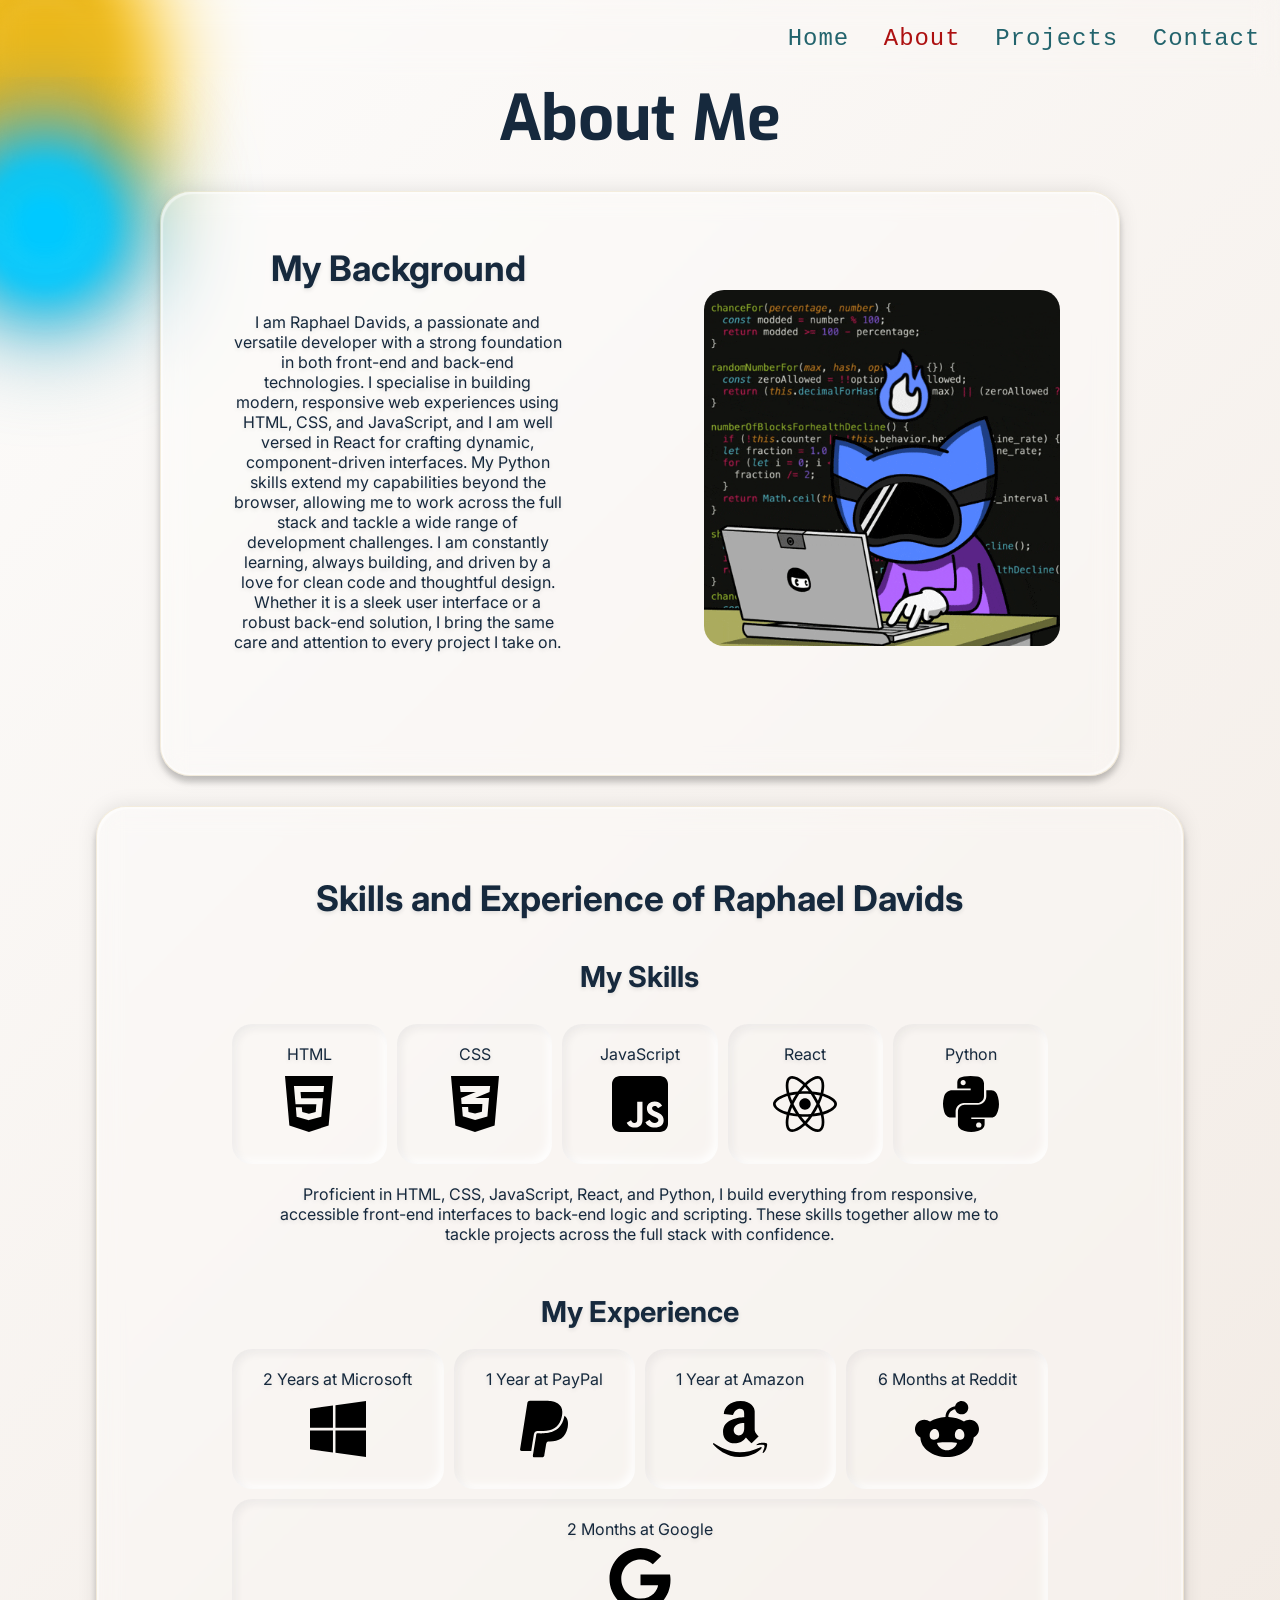
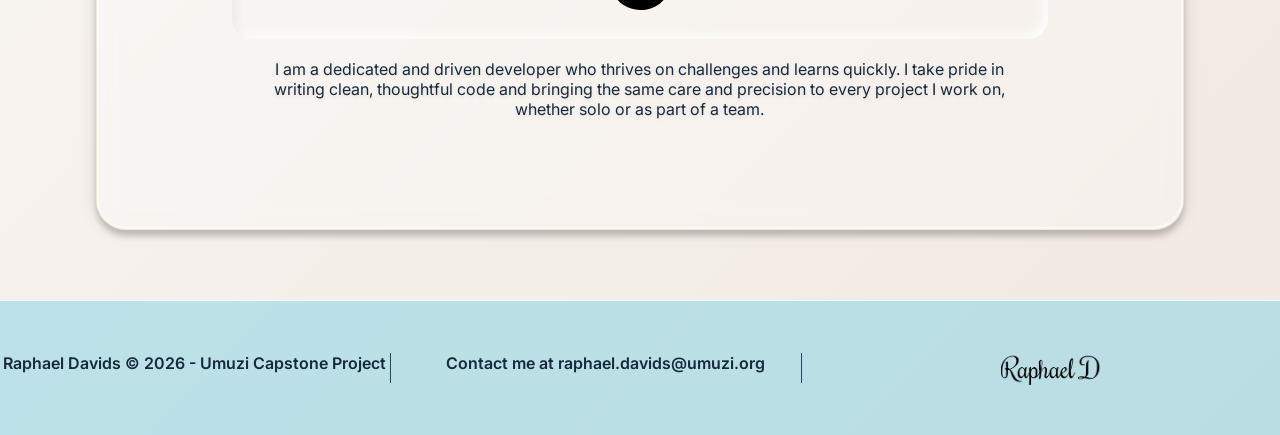
==== commit 5dcb9a3e: "Latest as of 2026/06/04" ====
--- a/about.html
+++ b/about.html
@@ -23,6 +23,8 @@
     <link rel="stylesheet" href="css/styles.css" />
   </head>
   <body>
+    <a href="#main-content" class="skip-link">Skip to main content</a>
+    <!-- These divs are used only for background animation styling of orbs, only three are used to keep inline with the assignment requirements  -->
     <div class="orb-container" aria-hidden="true">
       <div class="orb" aria-hidden="true"></div>
       <div class="orb" aria-hidden="true"></div>
@@ -41,7 +43,7 @@
       </nav>
       <h1>About Me</h1>
     </header>
-    <main>
+    <main id="main-content">
       <section class="about-main glass">
         <h2>My Background</h2>
         <p>
@@ -64,11 +66,13 @@
       </section>
 
       <section class="about-skills glass">
-        <h2>Skills and Experience</h2>
         <table id="table">
+          <caption>
+            Skills and Experience of Raphael Davids
+          </caption>
           <thead>
             <tr>
-              <th colspan="5">My Skills</th>
+              <th colspan="5" scope="colgroup">My Skills</th>
             </tr>
           </thead>
           <tbody>
@@ -85,6 +89,7 @@
                     class="icon-hovered"
                     src="./images/html5-icon-hovered.svg"
                     alt="Colored HTML5 logo"
+                    aria-hidden="true"
                   />
                 </div>
               </td>
@@ -100,6 +105,7 @@
                     class="icon-hovered"
                     src="./images/css3-icon-hovered.svg"
                     alt="Colored CSS3 logo"
+                    aria-hidden="true"
                   />
                 </div>
               </td>
@@ -115,6 +121,7 @@
                     class="icon-hovered"
                     src="./images/js-icon-hovered.svg"
                     alt="Colored JavaScript logo"
+                    aria-hidden="true"
                   />
                 </div>
               </td>
@@ -130,6 +137,7 @@
                     class="icon-hovered"
                     src="./images/react-icon-hovered.svg"
                     alt="Colored React logo"
+                    aria-hidden="true"
                   />
                 </div>
               </td>
@@ -145,6 +153,7 @@
                     class="icon-hovered"
                     src="./images/python-icon-hovered.svg"
                     alt="Colored Python logo"
+                    aria-hidden="true"
                   />
                 </div>
               </td>
@@ -158,7 +167,7 @@
               </td>
             </tr>
             <tr>
-              <th colspan="5">My Experience</th>
+              <th colspan="5" scope="colgroup">My Experience</th>
             </tr>
             <tr>
               <td class="table-card">
@@ -173,6 +182,7 @@
                     class="icon-hovered"
                     src="./images/microsoft-icon-hovered.svg"
                     alt="Colored Microsoft logo"
+                    aria-hidden="true"
                   />
                 </div>
               </td>
@@ -188,6 +198,7 @@
                     class="icon-hovered"
                     src="./images/paypal-icon-hovered.svg"
                     alt="Colored PayPal logo"
+                    aria-hidden="true"
                   />
                 </div>
               </td>
@@ -203,6 +214,7 @@
                     class="icon-hovered"
                     src="./images/amazon-icon-hovered.svg"
                     alt="Colored Amazon logo"
+                    aria-hidden="true"
                   />
                 </div>
               </td>
@@ -218,6 +230,7 @@
                     class="icon-hovered"
                     src="./images/reddit-icon-hovered.svg"
                     alt="Colored Reddit logo"
+                    aria-hidden="true"
                   />
                 </div>
               </td>
@@ -233,6 +246,7 @@
                     class="icon-hovered"
                     src="./images/google-icon-hovered.svg"
                     alt="Colored Google logo"
+                    aria-hidden="true"
                   />
                 </div>
               </td>
--- a/css/styles.css
+++ b/css/styles.css
@@ -13,13 +13,14 @@
 
 :root {
   --color-bg: #e2fefe;
-  --color-bg-linear: linear-gradient(135deg, #fdfcfb 0%, #e2d1c3 100%);
+  --color-bg-linear: linear-gradient(135deg, #fdfcfb 0%, #f1e9e2 100%);
 
   --color-surface: #defcfc;
   --color-surface-alt: #79d1e2;
   --color-border: #22455f;
   --color-text: #16293d;
   --color-text-light: #9a9590;
+  --color-link-active: #ad1010;
   --color-accent: #4eb6af;
   --color-accent-dark: #23646d;
   --color-white: #f5f2eb;
@@ -66,6 +67,21 @@
   min-height: 100vh;
   min-width: 300px;
 }
+
+/* Added a skip to content link and this is the styling to keep it out of sight unless tabbed into it so that it will appear for better accessibility  */
+
+.skip-link {
+  position: absolute;
+  top: -100%;
+  left: 0;
+  padding: 8px 16px;
+  z-index: 999;
+}
+
+.skip-link:focus {
+  top: 0;
+}
+
 /* Using a container with position fixed so that the orbs can move across the entire screen width and height and also overflow: hidden is used to prevent the orbs going off the screen and making the page extend further than what is intended. */
 .orb-container {
   position: fixed;
@@ -275,7 +291,7 @@
     display: inline-block;
     color: var(--color-accent-dark);
     border-radius: 15px;
-    transition: all 250ms ease-in-out;
+    transition: all 225ms ease-in-out;
     padding: 10px 15px;
     letter-spacing: 0.04em;
     font-family: var(--font-mono);
@@ -283,7 +299,7 @@
 
   nav ul a:hover {
     color: var(--color-white);
-    background-color: var(--color-surface-alt);
+    background-color: #318083;
   }
 
   nav ul a:active {
@@ -297,7 +313,7 @@
   }
 
   .active {
-    color: var(--color-accent);
+    color: var(--color-link-active);
   }
 
   h1 {
@@ -516,6 +532,11 @@
     border-radius: 30px;
   }
 
+  caption {
+    font-size: 2.2rem;
+    font-weight: bold;
+  }
+
   tr {
     display: flex;
     flex-wrap: wrap;
@@ -543,7 +564,7 @@
       inset 4px 4px 8px rgba(26, 35, 50, 0.06),
       inset -4px -4px 8px rgba(255, 255, 255, 0.9);
     padding: 10px;
-    transition: all ease-in-out 250ms;
+    transition: all ease-in-out 175ms;
   }
 
   .table-card:hover {
@@ -551,7 +572,7 @@
     fill: #12fff7;
     box-shadow:
       inset -4px -4px 12px rgba(26, 35, 50, 0.06),
-      inset 1px 1px 8px rgba(122, 244, 255, 0.9),
+      inset 1px 1px 8px rgb(28, 123, 125),
       inset 4px 4px 12px rgba(255, 255, 255, 0.9),
       inset -4px -4px 8px rgba(122, 244, 255, 0.9);
   }
@@ -628,7 +649,7 @@
 
   .about-main img {
     grid-column: 2/3;
-    grid-row: 1/7;
+    grid-row: 1/6;
     width: 75%;
     max-height: 90%;
     justify-self: center;
@@ -651,6 +672,7 @@
 
 .project-card {
   display: flex;
+  position: relative;
   flex-direction: column;
   padding: 20px;
   border-radius: 20px;
@@ -672,7 +694,7 @@
 .project-card h2 {
   font-size: 1.8rem;
   padding-bottom: 20px;
-  transition: all 250ms ease-in-out;
+  transition: all 200ms ease-in-out;
 }
 
 .project-card .hovered {
@@ -680,7 +702,7 @@
   left: 20px;
   opacity: 0;
   visibility: hidden;
-  transition: all 450ms ease-in-out;
+  transition: all 350ms ease-in-out;
 }
 /* Position absolute used so that the .hovered element can occupy the same space in the document flow as .static for the transition effect */
 
@@ -699,16 +721,20 @@
   visibility: hidden;
 }
 
+.project-card figure {
+  height: 100%;
+  width: 100%;
+}
+
 .project-card img {
-  width: 105%;
-  height: 50%;
-  object-fit: fill;
-  align-self: center;
+  width: 100%;
+  height: 60%;
   border-radius: 5px;
   box-shadow: var(--glass-shadow);
-}
-
-.project-card p {
+  margin: 0 auto;
+}
+
+.project-card figcaption {
   text-align: center;
   margin-top: 40px;
   text-wrap: wrap;
@@ -754,7 +780,7 @@
     align-self: center;
     justify-self: center;
     grid-column: 1/2;
-    grid-row: 2/2;
+    grid-row: 2/3;
   }
 
   .contact img {
@@ -821,11 +847,11 @@
     box-shadow:
       inset 4px 4px 6px rgba(26, 35, 50, 0.06),
       inset -4px -4px 6px rgba(255, 255, 255, 0.9),
-      0 0 0 4px rgba(2, 239, 243, 0.2);
+      0 0 0 2px rgb(28, 123, 125);
   }
 
   .contact button {
-    margin: 20px 0;
+    margin: 10px 0 20px;
     background: linear-gradient(
       145deg,
       var(--color-accent-dark),
@@ -911,7 +937,7 @@
   }
 
   address li:hover svg {
-    fill: var(--color-accent);
+    fill: #318083;
   }
 
   address li:active {
@@ -993,7 +1019,7 @@
 footer {
   width: 100%;
   margin-top: 40px;
-  height: 15vh;
+  min-height: 15vh;
   background-color: #79d0e275;
   border-top: 1px solid var(--color-bg);
   display: flex;
@@ -1005,7 +1031,6 @@
 
 footer p,
 footer a {
-  width: 20%;
   font-weight: 600;
   text-align: center;
   vertical-align: middle;
@@ -1016,7 +1041,7 @@
 }
 
 footer a:hover {
-  color: var(--color-accent-dark);
+  color: #ad1010;
   text-decoration: underline;
 }
 
